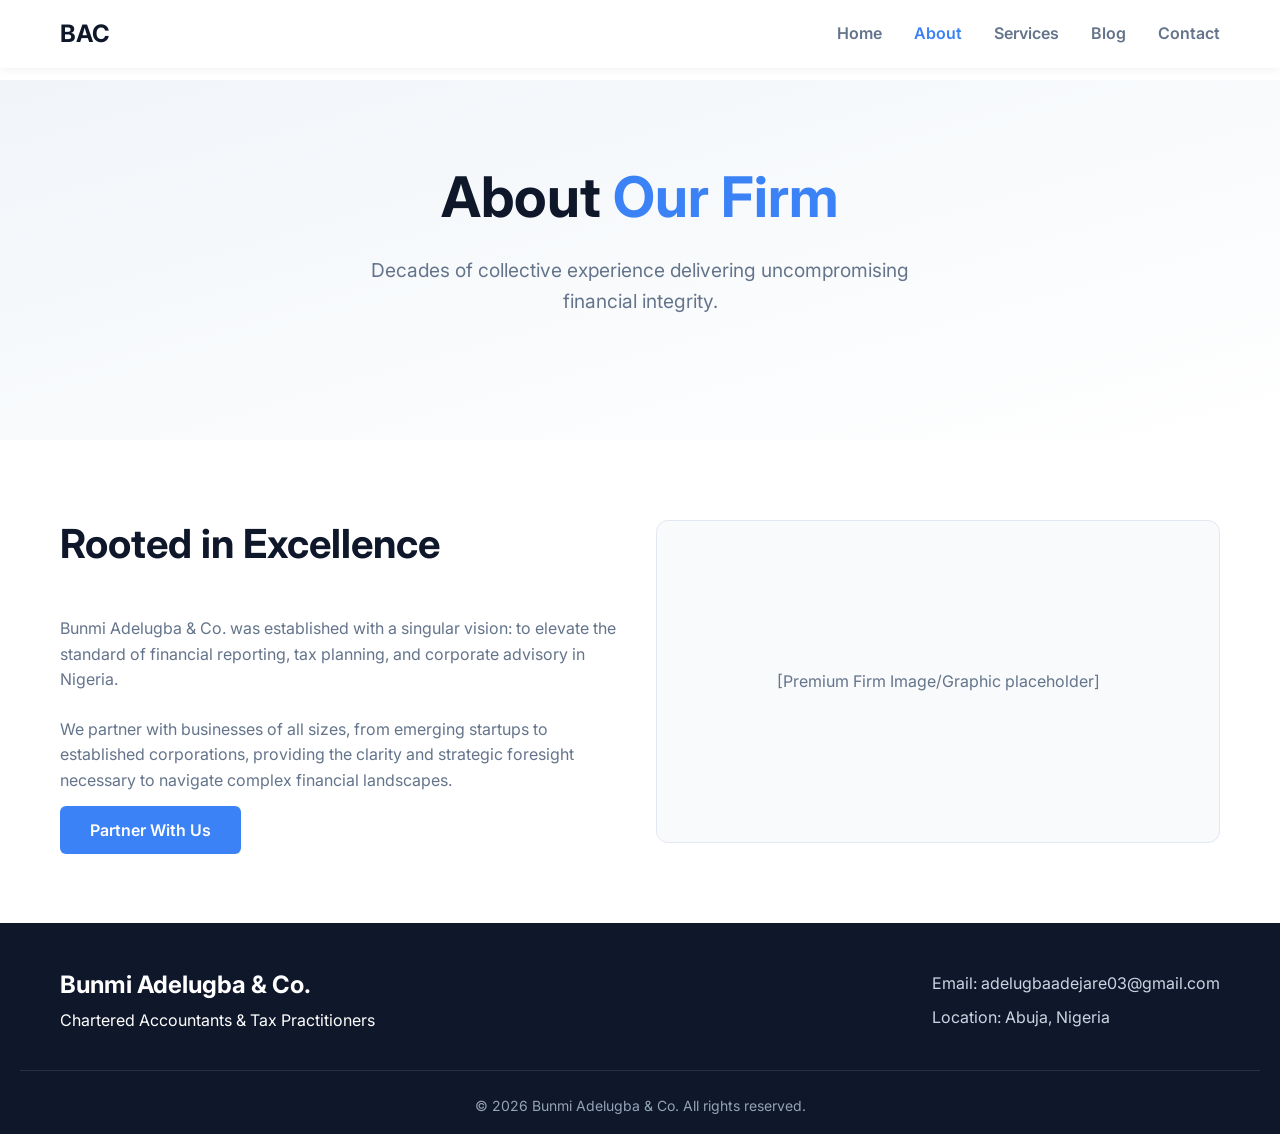
==== about.html @ 469fe3a1 "Mummy_website_revamped" ====
<!DOCTYPE html>
<html lang="en">
<head>
    <meta charset="UTF-8">
    <meta name="viewport" content="width=device-width, initial-scale=1.0">
    <title>About Us | Bunmi Adelugba & Co.</title>
    <link href="https://fonts.googleapis.com/css2?family=Inter:wght@300;400;600;700&display=swap" rel="stylesheet">
    <link rel="stylesheet" href="style.css">
</head>
<body>

    <nav class="navbar">
        <div class="nav-container">
            <a href="index.html" class="logo">
                <img src="bac logo.jpg" alt="BAC Logo" onerror="this.style.display='none'; this.insertAdjacentHTML('afterend', '<span>BAC</span>');">
            </a>
            <ul class="nav-links">
                <li><a href="index.html">Home</a></li>
                <li><a href="about.html" class="active">About</a></li>
                <li><a href="services.html">Services</a></li>
                <li><a href="blog.html">Blog</a></li>
                <li><a href="contact.html">Contact</a></li>
            </ul>
            <button class="hamburger" aria-label="Toggle navigation">
                <span></span><span></span><span></span>
            </button>
        </div>
    </nav>

    <header class="hero" style="min-height: 40vh; padding: 4rem 20px;">
        <div class="hero-content fade-in-up">
            <h1>About <span class="highlight-text">Our Firm</span></h1>
            <p>Decades of collective experience delivering uncompromising financial integrity.</p>
        </div>
    </header>

    <section class="philosophy">
        <div class="container fade-in-up">
            <div class="grid-2" style="align-items: center;">
                <div class="about-text">
                    <h2 class="section-title" style="text-align: left;">Rooted in Excellence</h2>
                    <p style="margin-bottom: 1.5rem; color: var(--text-light);">Bunmi Adelugba & Co. was established with a singular vision: to elevate the standard of financial reporting, tax planning, and corporate advisory in Nigeria.</p>
                    <p style="margin-bottom: 1.5rem; color: var(--text-light);">We partner with businesses of all sizes, from emerging startups to established corporations, providing the clarity and strategic foresight necessary to navigate complex financial landscapes.</p>
                    <a href="contact.html" class="btn btn-primary">Partner With Us</a>
                </div>
                <div class="about-image" style="background: var(--bg-light); border-radius: 12px; height: 100%; min-height: 300px; display: flex; align-items: center; justify-content: center; border: 1px solid #e2e8f0;">
                    <span style="color: var(--text-light);">[Premium Firm Image/Graphic placeholder]</span>
                </div>
            </div>
        </div>
    </section>

    <footer>
        <div class="container footer-content">
            <div class="footer-info">
                <h4>Bunmi Adelugba & Co.</h4>
                <p>Chartered Accountants & Tax Practitioners</p>
            </div>
            <div class="footer-contact">
                <p>Email: adelugbaadejare03@gmail.com</p>
                <p>Location: Abuja, Nigeria</p>
            </div>
        </div>
        <div class="footer-bottom">
            <p>&copy; 2026 Bunmi Adelugba & Co. All rights reserved.</p>
        </div>
    </footer>

    <script src="main.js"></script>
</body>
</html>
---- style.css ----
/* --- Base Variables & Reset --- */
:root {
    --primary-color: #0F172A; /* Deep Navy */
    --secondary-color: #3B82F6; /* Bright Blue */
    --accent-color: #F59E0B; /* Gold/Amber */
    --text-dark: #1E293B;
    --text-light: #64748B;
    --bg-light: #F8FAFC;
    --white: #FFFFFF;
    --transition: all 0.3s ease-in-out;
}

* {
    margin: 0;
    padding: 0;
    box-sizing: border-box;
}

body {
    font-family: 'Inter', sans-serif;
    color: var(--text-dark);
    line-height: 1.6;
    background-color: var(--white);
    overflow-x: hidden;
}

/* --- Typography & Utilities --- */
h1, h2, h3, h4 {
    font-weight: 700;
    line-height: 1.2;
}

a {
    text-decoration: none;
    color: inherit;
}

.container {
    max-width: 1200px;
    margin: 0 auto;
    padding: 0 20px;
}

.section-title {
    text-align: center;
    font-size: 2.5rem;
    margin-bottom: 3rem;
    color: var(--primary-color);
}

.bg-light {
    background-color: var(--bg-light);
}

.highlight-text {
    color: var(--secondary-color);
}

/* --- Navigation --- */
.navbar {
    background: var(--white);
    box-shadow: 0 2px 10px rgba(0, 0, 0, 0.05);
    position: fixed;
    width: 100%;
    top: 0;
    z-index: 1000;
}

.nav-container {
    display: flex;
    justify-content: space-between;
    align-items: center;
    max-width: 1200px;
    margin: 0 auto;
    padding: 15px 20px;
}

.logo img {
    height: 50px;
    object-fit: contain;
}

.logo span {
    font-size: 1.5rem;
    font-weight: 700;
    color: var(--primary-color);
}

.nav-links {
    display: flex;
    list-style: none;
    gap: 2rem;
}

.nav-links a {
    font-weight: 600;
    color: var(--text-light);
    transition: var(--transition);
}

.nav-links a:hover, .nav-links a.active {
    color: var(--secondary-color);
}

.hamburger {
    display: none;
    background: none;
    border: none;
    cursor: pointer;
    flex-direction: column;
    gap: 5px;
}

.hamburger span {
    display: block;
    width: 25px;
    height: 3px;
    background-color: var(--primary-color);
    transition: var(--transition);
}

/* --- Hero Section --- */
.hero {
    margin-top: 80px; /* Offset for navbar */
    padding: 6rem 20px;
    background: linear-gradient(to right bottom, #f1f5f9, #ffffff);
    text-align: center;
    display: flex;
    align-items: center;
    justify-content: center;
    min-height: 70vh;
}

.hero h1 {
    font-size: 3.5rem;
    margin-bottom: 1.5rem;
    color: var(--primary-color);
}

.hero p {
    font-size: 1.2rem;
    color: var(--text-light);
    max-width: 600px;
    margin: 0 auto 2.5rem;
}

.hero-buttons {
    display: flex;
    gap: 1rem;
    justify-content: center;
}

.btn {
    padding: 12px 28px;
    border-radius: 6px;
    font-weight: 600;
    transition: var(--transition);
    cursor: pointer;
    border: 2px solid transparent;
}

.btn-primary {
    background-color: var(--secondary-color);
    color: var(--white);
}

.btn-primary:hover {
    background-color: #2563eb;
    box-shadow: 0 4px 14px rgba(59, 130, 246, 0.4);
}

.btn-secondary {
    background-color: transparent;
    color: var(--primary-color);
    border-color: var(--primary-color);
}

.btn-secondary:hover {
    background-color: var(--primary-color);
    color: var(--white);
}

/* --- Trust Bar --- */
.trust-bar {
    background-color: var(--primary-color);
    color: var(--white);
    padding: 3rem 20px;
}

.stat-container {
    display: flex;
    justify-content: space-around;
    flex-wrap: wrap;
    max-width: 1000px;
    margin: 0 auto;
    gap: 2rem;
}

.stat-item {
    text-align: center;
}

.stat-item h2 {
    font-size: 3rem;
    color: var(--accent-color);
    margin-bottom: 0.5rem;
}

.stat-item p {
    font-weight: 300;
    letter-spacing: 1px;
    text-transform: uppercase;
    font-size: 0.9rem;
}

/* --- Grid Layouts & Cards --- */
.expertise, .philosophy {
    padding: 5rem 20px;
}

.grid-3 {
    display: grid;
    grid-template-columns: repeat(auto-fit, minmax(300px, 1fr));
    gap: 2rem;
}

.grid-2 {
    display: grid;
    grid-template-columns: repeat(auto-fit, minmax(400px, 1fr));
    gap: 2rem;
}

.service-card, .info-card {
    background: var(--white);
    padding: 2.5rem;
    border-radius: 12px;
    box-shadow: 0 4px 6px rgba(0,0,0,0.05);
    transition: var(--transition);
    border: 1px solid #e2e8f0;
}

.service-card:hover, .info-card:hover {
    transform: translateY(-10px);
    box-shadow: 0 15px 30px rgba(0,0,0,0.1);
    border-color: var(--secondary-color);
}

.card-icon {
    font-size: 2.5rem;
    margin-bottom: 1.5rem;
}

.service-card h3, .info-card h3 {
    font-size: 1.5rem;
    margin-bottom: 1rem;
    color: var(--primary-color);
}

/* --- Footer --- */
footer {
    background-color: var(--primary-color);
    color: var(--white);
    padding: 3rem 20px 1rem;
}

.footer-content {
    display: flex;
    justify-content: space-between;
    flex-wrap: wrap;
    gap: 2rem;
    margin-bottom: 2rem;
}

.footer-info h4 {
    font-size: 1.5rem;
    margin-bottom: 0.5rem;
}

.footer-contact p {
    color: #cbd5e1;
    margin-bottom: 0.5rem;
}

.footer-bottom {
    text-align: center;
    padding-top: 1.5rem;
    border-top: 1px solid rgba(255,255,255,0.1);
    color: #94a3b8;
    font-size: 0.875rem;
}

/* --- Animations & Utilities --- */
.fade-in-up {
    opacity: 0;
    transform: translateY(30px);
    transition: opacity 0.8s ease-out, transform 0.8s ease-out;
}

.fade-in-up.visible {
    opacity: 1;
    transform: translateY(0);
}

/* --- Media Queries --- */
@media (max-width: 768px) {
    .nav-links {
        display: none;
        flex-direction: column;
        position: absolute;
        top: 80px;
        left: 0;
        width: 100%;
        background: var(--white);
        padding: 2rem;
        box-shadow: 0 10px 15px rgba(0,0,0,0.05);
    }
    
    .nav-links.active {
        display: flex;
    }
    
    .hamburger {
        display: flex;
    }

    .hero h1 {
        font-size: 2.5rem;
    }

    .grid-2 {
        grid-template-columns: 1fr;
    }
}

/* --- Form Styles --- */
.form-group {
    margin-bottom: 1.5rem;
}

.form-group label {
    display: block;
    margin-bottom: 0.5rem;
    font-weight: 600;
    color: var(--primary-color);
    font-size: 0.9rem;
}

.form-group input,
.form-group select,
.form-group textarea {
    width: 100%;
    padding: 12px 15px;
    border: 1px solid #cbd5e1;
    border-radius: 6px;
    font-family: 'Inter', sans-serif;
    font-size: 1rem;
    color: var(--text-dark);
    transition: var(--transition);
    background-color: #f8fafc;
}

.form-group input:focus,
.form-group select:focus,
.form-group textarea:focus {
    outline: none;
    border-color: var(--secondary-color);
    box-shadow: 0 0 0 3px rgba(59, 130, 246, 0.1);
    background-color: var(--white);
}

.form-group textarea {
    resize: vertical;
}

/* Update your existing .hero class to include position: relative and overflow: hidden */
.hero {
    margin-top: 80px;
    padding: 6rem 20px;
    background: linear-gradient(to right bottom, #f1f5f9, #ffffff);
    text-align: center;
    display: flex;
    align-items: center;
    justify-content: center;
    min-height: 70vh;
    position: relative; /* Added */
    overflow: hidden;   /* Added */
}

/* Make sure the text stays above the canvas */
.hero-content {
    position: relative;
    z-index: 2;
    pointer-events: none; /* Lets mouse interactions pass through to the canvas */
}

/* Re-enable clicking on the buttons */
.hero-buttons {
    pointer-events: auto; 
}

/* Style the canvas */
#bg-canvas {
    position: absolute;
    top: 0;
    left: 0;
    width: 100%;
    height: 100%;
    z-index: 1;
}
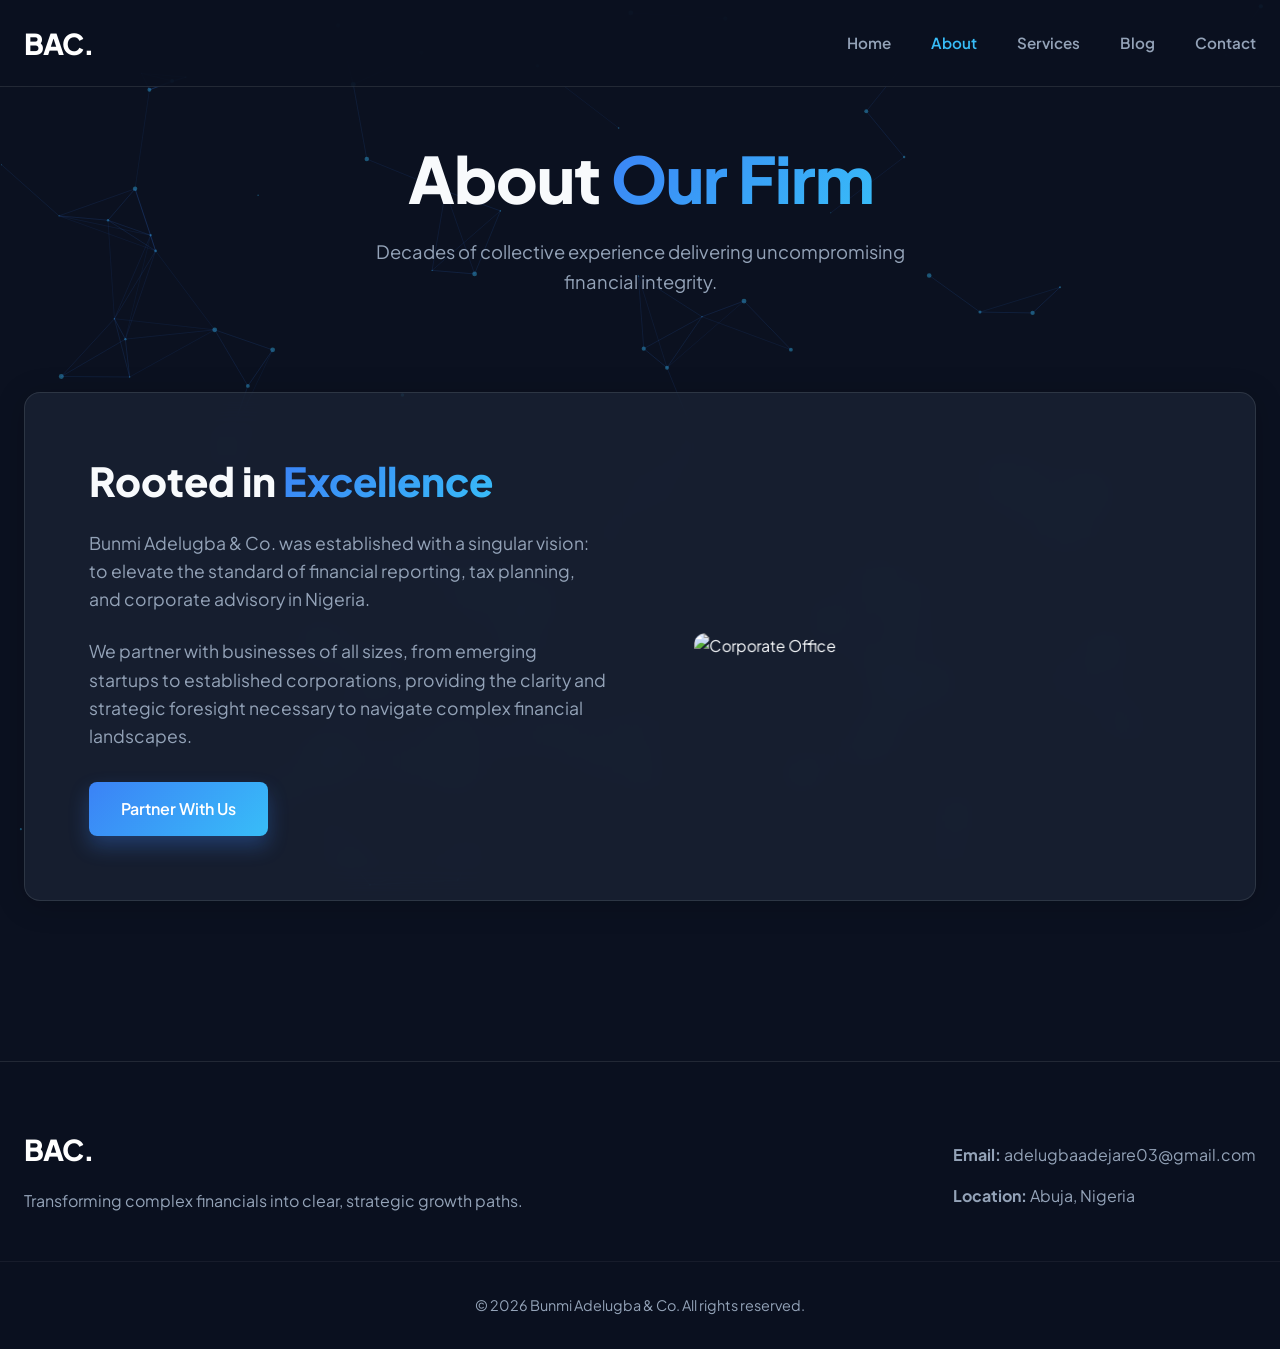
==== commit afe9e1ab: "website colo chaned to blue for aeshitecs" ====
--- a/about.html
+++ b/about.html
@@ -4,15 +4,17 @@
     <meta charset="UTF-8">
     <meta name="viewport" content="width=device-width, initial-scale=1.0">
     <title>About Us | Bunmi Adelugba & Co.</title>
-    <link href="https://fonts.googleapis.com/css2?family=Inter:wght@300;400;600;700&display=swap" rel="stylesheet">
+    <link href="https://fonts.googleapis.com/css2?family=Plus+Jakarta+Sans:wght@300;400;600;800&display=swap" rel="stylesheet">
     <link rel="stylesheet" href="style.css">
 </head>
 <body>
 
-    <nav class="navbar">
+    <canvas id="bg-canvas"></canvas>
+
+    <nav class="navbar glass-nav">
         <div class="nav-container">
             <a href="index.html" class="logo">
-                <img src="bac logo.jpg" alt="BAC Logo" onerror="this.style.display='none'; this.insertAdjacentHTML('afterend', '<span>BAC</span>');">
+                <span class="logo-text">BAC.</span>
             </a>
             <ul class="nav-links">
                 <li><a href="index.html">Home</a></li>
@@ -27,38 +29,40 @@
         </div>
     </nav>
 
-    <header class="hero" style="min-height: 40vh; padding: 4rem 20px;">
-        <div class="hero-content fade-in-up">
-            <h1>About <span class="highlight-text">Our Firm</span></h1>
-            <p>Decades of collective experience delivering uncompromising financial integrity.</p>
+    <header class="hero" style="min-height: 40vh; align-items: flex-end; padding-bottom: 4rem;">
+        <div class="container text-center reveal-up">
+            <h1 style="font-size: 4rem;">About <span class="gradient-text">Our Firm</span></h1>
+            <p style="margin: 0 auto; max-width: 600px;">Decades of collective experience delivering uncompromising financial integrity.</p>
         </div>
     </header>
 
-    <section class="philosophy">
-        <div class="container fade-in-up">
-            <div class="grid-2" style="align-items: center;">
-                <div class="about-text">
-                    <h2 class="section-title" style="text-align: left;">Rooted in Excellence</h2>
-                    <p style="margin-bottom: 1.5rem; color: var(--text-light);">Bunmi Adelugba & Co. was established with a singular vision: to elevate the standard of financial reporting, tax planning, and corporate advisory in Nigeria.</p>
-                    <p style="margin-bottom: 1.5rem; color: var(--text-light);">We partner with businesses of all sizes, from emerging startups to established corporations, providing the clarity and strategic foresight necessary to navigate complex financial landscapes.</p>
-                    <a href="contact.html" class="btn btn-primary">Partner With Us</a>
-                </div>
-                <div class="about-image" style="background: var(--bg-light); border-radius: 12px; height: 100%; min-height: 300px; display: flex; align-items: center; justify-content: center; border: 1px solid #e2e8f0;">
-                    <span style="color: var(--text-light);">[Premium Firm Image/Graphic placeholder]</span>
+    <section class="expertise" style="padding-top: 2rem;">
+        <div class="container reveal-up">
+            <div class="glass-panel" style="padding: 4rem;">
+                <div class="grid-2" style="align-items: center; gap: 4rem;">
+                    <div class="about-text">
+                        <h2 style="font-size: 2.5rem; margin-bottom: 1.5rem;">Rooted in <span class="gradient-text">Excellence</span></h2>
+                        <p style="color: var(--text-light); margin-bottom: 1.5rem; font-size: 1.1rem;">Bunmi Adelugba & Co. was established with a singular vision: to elevate the standard of financial reporting, tax planning, and corporate advisory in Nigeria.</p>
+                        <p style="color: var(--text-light); margin-bottom: 2rem; font-size: 1.1rem;">We partner with businesses of all sizes, from emerging startups to established corporations, providing the clarity and strategic foresight necessary to navigate complex financial landscapes.</p>
+                        <a href="contact.html" class="btn btn-primary magnetic" data-strength="15">Partner With Us</a>
+                    </div>
+                    <div class="image-wrapper hover-shine" style="border-radius: 12px; overflow: hidden;">
+                        <img src="https://images.unsplash.com/photo-1497366216548-37526070297c?ixlib=rb-4.0.3&auto=format&fit=crop&w=800&q=80" alt="Corporate Office">
+                    </div>
                 </div>
             </div>
         </div>
     </section>
 
-    <footer>
-        <div class="container footer-content">
+    <footer class="modern-footer">
+        <div class="container footer-content reveal-up">
             <div class="footer-info">
-                <h4>Bunmi Adelugba & Co.</h4>
-                <p>Chartered Accountants & Tax Practitioners</p>
+                <span class="logo-text">BAC.</span>
+                <p>Transforming complex financials into clear, strategic growth paths.</p>
             </div>
             <div class="footer-contact">
-                <p>Email: adelugbaadejare03@gmail.com</p>
-                <p>Location: Abuja, Nigeria</p>
+                <p><strong>Email:</strong> adelugbaadejare03@gmail.com</p>
+                <p><strong>Location:</strong> Abuja, Nigeria</p>
             </div>
         </div>
         <div class="footer-bottom">
--- a/style.css
+++ b/style.css
@@ -1,13 +1,18 @@
-/* --- Base Variables & Reset --- */
+/* =========================================
+   1. BASE VARIABLES & RESET
+   ========================================= */
 :root {
-    --primary-color: #0F172A; /* Deep Navy */
-    --secondary-color: #3B82F6; /* Bright Blue */
-    --accent-color: #F59E0B; /* Gold/Amber */
-    --text-dark: #1E293B;
-    --text-light: #64748B;
-    --bg-light: #F8FAFC;
+    --primary-color: #0B1120; /* Deep Obsidian */
+    --primary-light: #1E293B;
+    --secondary-color: #3B82F6; /* Tech Blue */
+    --accent-color: #38BDF8; /* Light Blue */
+    --gradient-brand: linear-gradient(135deg, #3B82F6 0%, #38BDF8 100%);
+    --text-dark: #F8FAFC; /* Light text for dark theme */
+    --text-light: #94A3B8;
     --white: #FFFFFF;
-    --transition: all 0.3s ease-in-out;
+    --glass-bg: rgba(30, 41, 59, 0.6);
+    --glass-border: rgba(255, 255, 255, 0.1);
+    --transition: all 0.4s cubic-bezier(0.25, 0.46, 0.45, 0.94);
 }
 
 * {
@@ -17,16 +22,29 @@
 }
 
 body {
-    font-family: 'Inter', sans-serif;
+    font-family: 'Plus Jakarta Sans', sans-serif;
     color: var(--text-dark);
     line-height: 1.6;
-    background-color: var(--white);
+    background-color: var(--primary-color);
     overflow-x: hidden;
 }
 
-/* --- Typography & Utilities --- */
+/* Background Canvas */
+#bg-canvas {
+    position: fixed;
+    top: 0;
+    left: 0;
+    width: 100%;
+    height: 100%;
+    z-index: -1;
+    pointer-events: none;
+}
+
+/* =========================================
+   2. TYPOGRAPHY & UTILITIES
+   ========================================= */
 h1, h2, h3, h4 {
-    font-weight: 700;
+    font-weight: 800;
     line-height: 1.2;
 }
 
@@ -36,70 +54,75 @@
 }
 
 .container {
-    max-width: 1200px;
+    max-width: 1280px;
     margin: 0 auto;
-    padding: 0 20px;
-}
-
-.section-title {
+    padding: 0 24px;
+}
+
+.text-center {
     text-align: center;
-    font-size: 2.5rem;
-    margin-bottom: 3rem;
-    color: var(--primary-color);
-}
-
-.bg-light {
-    background-color: var(--bg-light);
-}
-
-.highlight-text {
-    color: var(--secondary-color);
-}
-
-/* --- Navigation --- */
-.navbar {
-    background: var(--white);
-    box-shadow: 0 2px 10px rgba(0, 0, 0, 0.05);
+}
+
+.gradient-text {
+    background: var(--gradient-brand);
+    -webkit-background-clip: text;
+    -webkit-text-fill-color: transparent;
+}
+
+.glass-panel {
+    background: var(--glass-bg);
+    backdrop-filter: blur(16px);
+    -webkit-backdrop-filter: blur(16px);
+    border: 1px solid var(--glass-border);
+    border-radius: 16px;
+    box-shadow: 0 4px 30px rgba(0, 0, 0, 0.2);
+}
+
+/* =========================================
+   3. NAVIGATION
+   ========================================= */
+.glass-nav {
     position: fixed;
     width: 100%;
     top: 0;
     z-index: 1000;
+    background: rgba(11, 17, 32, 0.8);
+    backdrop-filter: blur(20px);
+    border-bottom: 1px solid var(--glass-border);
+    transition: var(--transition);
 }
 
 .nav-container {
     display: flex;
     justify-content: space-between;
     align-items: center;
-    max-width: 1200px;
+    padding: 20px 24px;
+    max-width: 1280px;
     margin: 0 auto;
-    padding: 15px 20px;
-}
-
-.logo img {
-    height: 50px;
-    object-fit: contain;
-}
-
-.logo span {
-    font-size: 1.5rem;
-    font-weight: 700;
-    color: var(--primary-color);
+}
+
+.logo-text {
+    font-size: 1.8rem;
+    font-weight: 800;
+    color: var(--white);
+    letter-spacing: -1px;
 }
 
 .nav-links {
     display: flex;
     list-style: none;
-    gap: 2rem;
+    gap: 2.5rem;
 }
 
 .nav-links a {
     font-weight: 600;
     color: var(--text-light);
     transition: var(--transition);
+    font-size: 0.95rem;
 }
 
 .nav-links a:hover, .nav-links a.active {
-    color: var(--secondary-color);
+    color: var(--accent-color);
 }
 
 .hamburger {
@@ -108,95 +131,176 @@
     border: none;
     cursor: pointer;
     flex-direction: column;
-    gap: 5px;
+    gap: 6px;
+    z-index: 1001;
 }
 
 .hamburger span {
     display: block;
-    width: 25px;
+    width: 28px;
     height: 3px;
-    background-color: var(--primary-color);
+    background-color: var(--white);
     transition: var(--transition);
-}
-
-/* --- Hero Section --- */
+    border-radius: 3px;
+}
+
+/* =========================================
+   4. HERO SECTION & BUTTONS
+   ========================================= */
 .hero {
-    margin-top: 80px; /* Offset for navbar */
-    padding: 6rem 20px;
-    background: linear-gradient(to right bottom, #f1f5f9, #ffffff);
-    text-align: center;
+    min-height: 100vh;
     display: flex;
     align-items: center;
-    justify-content: center;
-    min-height: 70vh;
-}
-
-.hero h1 {
-    font-size: 3.5rem;
-    margin-bottom: 1.5rem;
-    color: var(--primary-color);
-}
-
-.hero p {
-    font-size: 1.2rem;
-    color: var(--text-light);
-    max-width: 600px;
-    margin: 0 auto 2.5rem;
+    padding-top: 80px;
+    position: relative;
+}
+
+.hero-grid {
+    display: grid;
+    grid-template-columns: 1fr 1fr;
+    gap: 4rem;
+    align-items: center;
+}
+
+.hero-content {
+    position: relative;
+    z-index: 2;
+    pointer-events: none;
 }
 
 .hero-buttons {
     display: flex;
-    gap: 1rem;
-    justify-content: center;
+    gap: 1.5rem;
+    pointer-events: auto; 
+}
+
+.badge {
+    display: inline-block;
+    padding: 8px 16px;
+    background: rgba(59, 130, 246, 0.1);
+    color: var(--accent-color);
+    border-radius: 50px;
+    font-size: 0.85rem;
+    font-weight: 600;
+    margin-bottom: 1.5rem;
+    border: 1px solid rgba(59, 130, 246, 0.2);
+}
+
+.hero h1 {
+    font-size: clamp(2.5rem, 5vw, 4.5rem);
+    line-height: 1.1;
+    margin-bottom: 1.5rem;
+    letter-spacing: -1px;
+}
+
+.hero p {
+    font-size: 1.15rem;
+    color: var(--text-light);
+    margin-bottom: 2.5rem;
+    max-width: 90%;
 }
 
 .btn {
-    padding: 12px 28px;
-    border-radius: 6px;
+    display: inline-flex;
+    padding: 14px 32px;
+    border-radius: 8px;
     font-weight: 600;
     transition: var(--transition);
     cursor: pointer;
-    border: 2px solid transparent;
+    position: relative;
+    overflow: hidden;
+    justify-content: center;
 }
 
 .btn-primary {
-    background-color: var(--secondary-color);
+    background: var(--gradient-brand);
     color: var(--white);
+    border: none;
+    box-shadow: 0 10px 20px rgba(59, 130, 246, 0.3);
 }
 
 .btn-primary:hover {
-    background-color: #2563eb;
-    box-shadow: 0 4px 14px rgba(59, 130, 246, 0.4);
+    box-shadow: 0 15px 25px rgba(59, 130, 246, 0.5);
+    transform: translateY(-2px);
 }
 
 .btn-secondary {
-    background-color: transparent;
-    color: var(--primary-color);
-    border-color: var(--primary-color);
+    background: transparent;
+    color: var(--white);
+    border: 1px solid var(--glass-border);
+    backdrop-filter: blur(10px);
 }
 
 .btn-secondary:hover {
-    background-color: var(--primary-color);
-    color: var(--white);
-}
-
-/* --- Trust Bar --- */
+    background: rgba(255,255,255,0.05);
+}
+
+/* =========================================
+   5. HERO VISUALS & BADGES
+   ========================================= */
+.image-wrapper {
+    position: relative;
+    padding: 1rem;
+    transform: perspective(1000px) rotateY(-5deg);
+    transition: transform 0.5s ease;
+}
+
+.image-wrapper img {
+    width: 100%;
+    border-radius: 12px;
+    display: block;
+}
+
+.floating-badge {
+    position: absolute;
+    bottom: -20px;
+    left: -20px;
+    padding: 1.5rem;
+    text-align: center;
+}
+
+.floating-badge .counter {
+    font-size: 2.5rem;
+    font-weight: 800;
+    color: var(--accent-color);
+}
+
+.floating-badge small {
+    display: block;
+    color: var(--text-light);
+    font-size: 0.8rem;
+    text-transform: uppercase;
+    letter-spacing: 1px;
+}
+
+@keyframes float {
+    0% { transform: translateY(0px); }
+    50% { transform: translateY(-15px); }
+    100% { transform: translateY(0px); }
+}
+.floating-anim {
+    animation: float 6s ease-in-out infinite;
+}
+
+/* =========================================
+   6. LAYOUT GRIDS & CARDS
+   ========================================= */
 .trust-bar {
-    background-color: var(--primary-color);
-    color: var(--white);
-    padding: 3rem 20px;
+    padding: 2rem 0;
+    margin-top: -3rem;
+    position: relative;
+    z-index: 10;
 }
 
 .stat-container {
     display: flex;
-    justify-content: space-around;
-    flex-wrap: wrap;
-    max-width: 1000px;
-    margin: 0 auto;
+    justify-content: space-between;
     gap: 2rem;
 }
 
 .stat-item {
+    flex: 1;
+    padding: 2rem;
     text-align: center;
 }
 
@@ -206,61 +310,146 @@
     margin-bottom: 0.5rem;
 }
 
-.stat-item p {
-    font-weight: 300;
-    letter-spacing: 1px;
-    text-transform: uppercase;
-    font-size: 0.9rem;
-}
-
-/* --- Grid Layouts & Cards --- */
-.expertise, .philosophy {
-    padding: 5rem 20px;
+.expertise {
+    padding: 6rem 0;
 }
 
 .grid-3 {
     display: grid;
-    grid-template-columns: repeat(auto-fit, minmax(300px, 1fr));
-    gap: 2rem;
+    grid-template-columns: repeat(auto-fit, minmax(320px, 1fr));
+    gap: 2.5rem;
 }
 
 .grid-2 {
     display: grid;
     grid-template-columns: repeat(auto-fit, minmax(400px, 1fr));
-    gap: 2rem;
-}
-
-.service-card, .info-card {
-    background: var(--white);
-    padding: 2.5rem;
-    border-radius: 12px;
-    box-shadow: 0 4px 6px rgba(0,0,0,0.05);
-    transition: var(--transition);
-    border: 1px solid #e2e8f0;
-}
-
-.service-card:hover, .info-card:hover {
-    transform: translateY(-10px);
-    box-shadow: 0 15px 30px rgba(0,0,0,0.1);
-    border-color: var(--secondary-color);
-}
-
-.card-icon {
-    font-size: 2.5rem;
-    margin-bottom: 1.5rem;
-}
-
-.service-card h3, .info-card h3 {
+    gap: 2.5rem;
+}
+
+.glass-card {
+    background: var(--glass-bg);
+    border: 1px solid var(--glass-border);
+    border-radius: 16px;
+    overflow: hidden;
+    position: relative;
+    transition: transform 0.5s cubic-bezier(0.175, 0.885, 0.32, 1.275);
+}
+
+.card-img {
+    width: 100%;
+    height: 220px;
+    object-fit: cover;
+    border-bottom: 1px solid var(--glass-border);
+    transition: transform 0.7s ease;
+}
+
+.glass-card:hover {
+    transform: translateY(-15px);
+    border-color: rgba(56, 189, 248, 0.4);
+}
+
+.glass-card:hover .card-img {
+    transform: scale(1.05);
+}
+
+.card-content {
+    padding: 2rem;
+}
+
+.card-content h3 {
     font-size: 1.5rem;
     margin-bottom: 1rem;
-    color: var(--primary-color);
-}
-
-/* --- Footer --- */
-footer {
-    background-color: var(--primary-color);
+}
+
+.card-content p {
+    color: var(--text-light);
+    margin-bottom: 1.5rem;
+}
+
+.read-more {
+    color: var(--accent-color);
+    font-weight: 600;
+    font-size: 0.9rem;
+    transition: var(--transition);
+}
+
+.hover-shine::before {
+    content: '';
+    position: absolute;
+    top: 0;
+    left: -100%;
+    width: 50%;
+    height: 100%;
+    background: linear-gradient(to right, rgba(255,255,255,0) 0%, rgba(255,255,255,0.1) 50%, rgba(255,255,255,0) 100%);
+    transform: skewX(-25deg);
+    transition: all 0.75s ease;
+    z-index: 10;
+    pointer-events: none;
+}
+.hover-shine:hover::before {
+    left: 200%;
+}
+
+/* =========================================
+   7. GLASSMORPHIC FORMS
+   ========================================= */
+.form-group {
+    margin-bottom: 1.5rem;
+}
+
+.form-group label {
     color: var(--white);
-    padding: 3rem 20px 1rem;
+    font-weight: 600;
+    margin-bottom: 0.5rem;
+    display: block;
+    font-size: 0.9rem;
+}
+
+.form-group input,
+.form-group select,
+.form-group textarea {
+    width: 100%;
+    padding: 14px 16px;
+    background: rgba(255, 255, 255, 0.05);
+    border: 1px solid var(--glass-border);
+    border-radius: 8px;
+    font-family: 'Plus Jakarta Sans', sans-serif;
+    font-size: 1rem;
+    color: var(--white);
+    transition: var(--transition);
+}
+
+.form-group input::placeholder,
+.form-group textarea::placeholder {
+    color: rgba(255, 255, 255, 0.3);
+}
+
+.form-group input:focus,
+.form-group select:focus,
+.form-group textarea:focus {
+    outline: none;
+    border-color: var(--accent-color);
+    background: rgba(255, 255, 255, 0.1);
+    box-shadow: 0 0 0 3px rgba(56, 189, 248, 0.15);
+}
+
+.form-group select option {
+    background: var(--primary-color);
+    color: var(--white);
+}
+
+.form-group textarea {
+    resize: vertical;
+}
+
+/* =========================================
+   8. FOOTER
+   ========================================= */
+.modern-footer {
+    background: rgba(11, 17, 32, 0.9);
+    border-top: 1px solid var(--glass-border);
+    padding: 4rem 0 2rem;
+    margin-top: 4rem;
 }
 
 .footer-content {
@@ -268,142 +457,99 @@
     justify-content: space-between;
     flex-wrap: wrap;
     gap: 2rem;
-    margin-bottom: 2rem;
-}
-
-.footer-info h4 {
-    font-size: 1.5rem;
-    margin-bottom: 0.5rem;
-}
-
-.footer-contact p {
-    color: #cbd5e1;
-    margin-bottom: 0.5rem;
+    margin-bottom: 3rem;
+}
+
+.footer-info p, .footer-contact p {
+    color: var(--text-light);
+    margin-top: 1rem;
 }
 
 .footer-bottom {
     text-align: center;
-    padding-top: 1.5rem;
-    border-top: 1px solid rgba(255,255,255,0.1);
-    color: #94a3b8;
-    font-size: 0.875rem;
-}
-
-/* --- Animations & Utilities --- */
-.fade-in-up {
+    border-top: 1px solid rgba(255,255,255,0.05);
+    padding-top: 2rem;
+    color: var(--text-light);
+    font-size: 0.9rem;
+}
+
+/* =========================================
+   9. JS ANIMATION CLASSES
+   ========================================= */
+.reveal-up {
+    opacity: 0;
+    transform: translateY(40px);
+    transition: all 1s cubic-bezier(0.165, 0.84, 0.44, 1);
+}
+.reveal-up.active {
+    opacity: 1;
+    transform: translateY(0);
+}
+
+.reveal-scale {
+    opacity: 0;
+    transform: scale(0.9);
+    transition: all 1s cubic-bezier(0.165, 0.84, 0.44, 1);
+}
+.reveal-scale.active {
+    opacity: 1;
+    transform: scale(1);
+}
+
+.stagger-element {
     opacity: 0;
     transform: translateY(30px);
-    transition: opacity 0.8s ease-out, transform 0.8s ease-out;
-}
-
-.fade-in-up.visible {
+    transition: all 0.8s cubic-bezier(0.165, 0.84, 0.44, 1);
+}
+.stagger-element.active {
     opacity: 1;
     transform: translateY(0);
 }
 
-/* --- Media Queries --- */
+/* =========================================
+   10. MEDIA QUERIES (RESPONSIVE)
+   ========================================= */
+@media (max-width: 992px) {
+    .hero-grid {
+        grid-template-columns: 1fr;
+        text-align: center;
+        gap: 3rem;
+    }
+    .hero h1 { font-size: 3rem; }
+    .hero p { margin: 0 auto 2.5rem; }
+    .hero-buttons { justify-content: center; }
+    .stat-container { flex-direction: column; }
+    .floating-badge { right: -10px; left: auto; }
+}
+
 @media (max-width: 768px) {
+    .hamburger {
+        display: flex;
+    }
+    
     .nav-links {
         display: none;
         flex-direction: column;
         position: absolute;
-        top: 80px;
+        top: 70px;
         left: 0;
         width: 100%;
-        background: var(--white);
+        background: rgba(11, 17, 32, 0.95);
+        backdrop-filter: blur(20px);
         padding: 2rem;
-        box-shadow: 0 10px 15px rgba(0,0,0,0.05);
+        border-bottom: 1px solid var(--glass-border);
+        text-align: center;
     }
     
     .nav-links.active {
         display: flex;
     }
-    
-    .hamburger {
-        display: flex;
-    }
-
-    .hero h1 {
-        font-size: 2.5rem;
-    }
 
     .grid-2 {
         grid-template-columns: 1fr;
     }
-}
-
-/* --- Form Styles --- */
-.form-group {
-    margin-bottom: 1.5rem;
-}
-
-.form-group label {
-    display: block;
-    margin-bottom: 0.5rem;
-    font-weight: 600;
-    color: var(--primary-color);
-    font-size: 0.9rem;
-}
-
-.form-group input,
-.form-group select,
-.form-group textarea {
-    width: 100%;
-    padding: 12px 15px;
-    border: 1px solid #cbd5e1;
-    border-radius: 6px;
-    font-family: 'Inter', sans-serif;
-    font-size: 1rem;
-    color: var(--text-dark);
-    transition: var(--transition);
-    background-color: #f8fafc;
-}
-
-.form-group input:focus,
-.form-group select:focus,
-.form-group textarea:focus {
-    outline: none;
-    border-color: var(--secondary-color);
-    box-shadow: 0 0 0 3px rgba(59, 130, 246, 0.1);
-    background-color: var(--white);
-}
-
-.form-group textarea {
-    resize: vertical;
-}
-
-/* Update your existing .hero class to include position: relative and overflow: hidden */
-.hero {
-    margin-top: 80px;
-    padding: 6rem 20px;
-    background: linear-gradient(to right bottom, #f1f5f9, #ffffff);
-    text-align: center;
-    display: flex;
-    align-items: center;
-    justify-content: center;
-    min-height: 70vh;
-    position: relative; /* Added */
-    overflow: hidden;   /* Added */
-}
-
-/* Make sure the text stays above the canvas */
-.hero-content {
-    position: relative;
-    z-index: 2;
-    pointer-events: none; /* Lets mouse interactions pass through to the canvas */
-}
-
-/* Re-enable clicking on the buttons */
-.hero-buttons {
-    pointer-events: auto; 
-}
-
-/* Style the canvas */
-#bg-canvas {
-    position: absolute;
-    top: 0;
-    left: 0;
-    width: 100%;
-    height: 100%;
-    z-index: 1;
+    
+    .hero {
+        padding-top: 120px;
+    }
 }
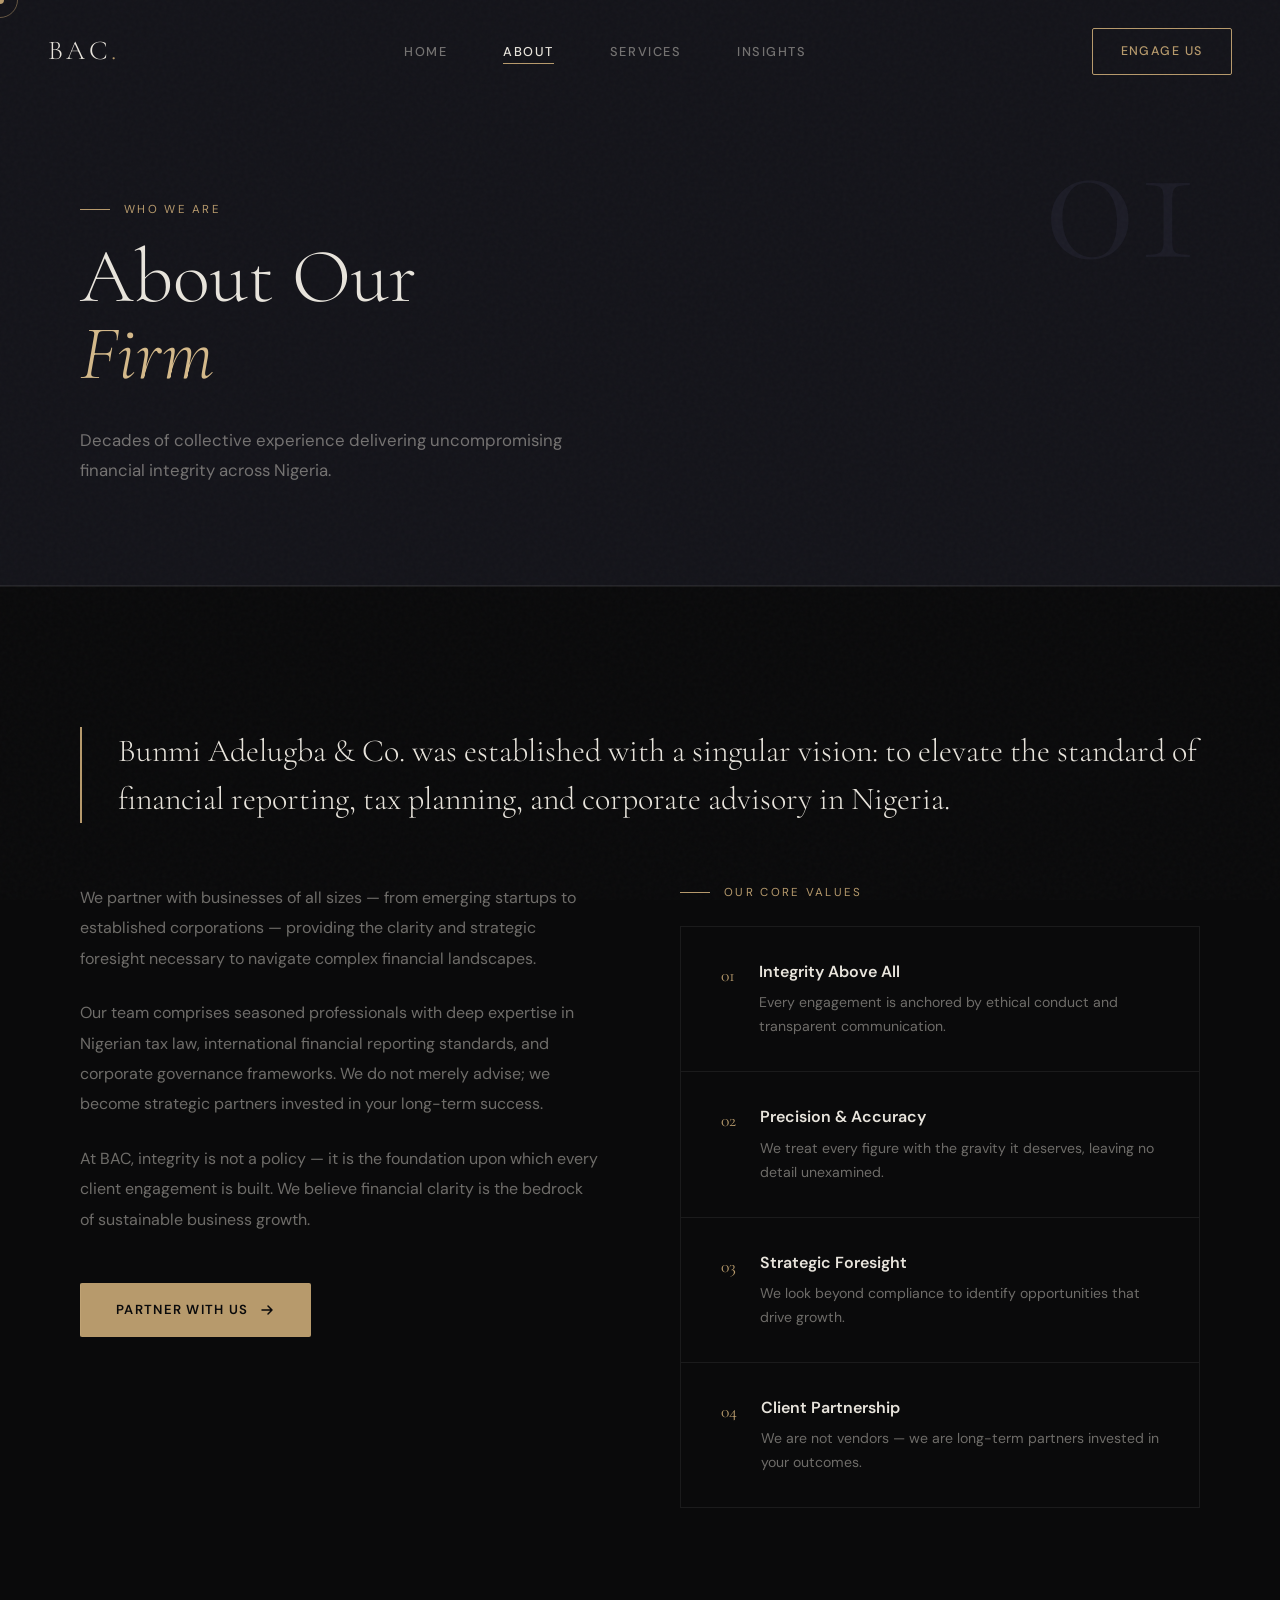
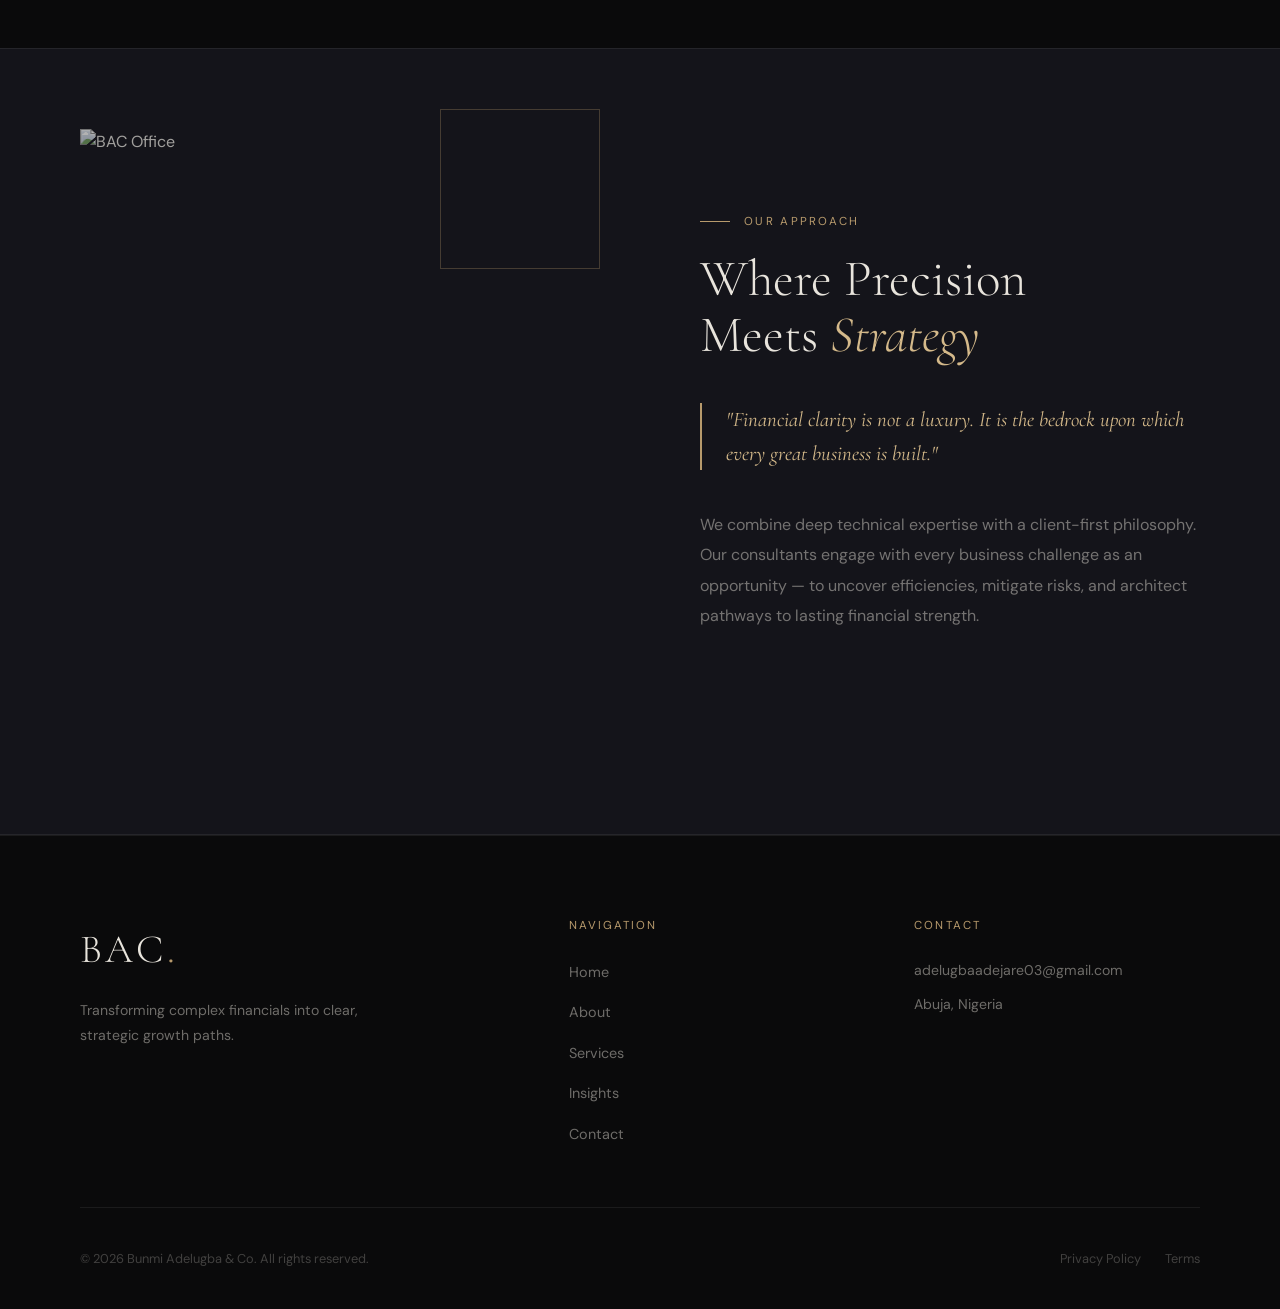
==== commit 9d39635b: "old_fashioned_update" ====
--- a/about.html
+++ b/about.html
@@ -1,75 +1,174 @@
 <!DOCTYPE html>
 <html lang="en">
 <head>
-    <meta charset="UTF-8">
-    <meta name="viewport" content="width=device-width, initial-scale=1.0">
-    <title>About Us | Bunmi Adelugba & Co.</title>
-    <link href="https://fonts.googleapis.com/css2?family=Plus+Jakarta+Sans:wght@300;400;600;800&display=swap" rel="stylesheet">
-    <link rel="stylesheet" href="style.css">
+  <meta charset="UTF-8">
+  <meta name="viewport" content="width=device-width, initial-scale=1.0">
+  <title>About Us | Bunmi Adelugba & Co.</title>
+  <link href="https://fonts.googleapis.com/css2?family=Cormorant+Garamond:ital,wght@0,300;0,400;0,600;1,300;1,400&family=DM+Sans:wght@300;400;500;600&display=swap" rel="stylesheet">
+  <link rel="stylesheet" href="style.css">
 </head>
 <body>
 
-    <canvas id="bg-canvas"></canvas>
+  <div class="cursor-dot"></div>
+  <div class="cursor-ring"></div>
 
-    <nav class="navbar glass-nav">
-        <div class="nav-container">
-            <a href="index.html" class="logo">
-                <span class="logo-text">BAC.</span>
+  <nav class="site-nav">
+    <div class="nav-inner">
+      <a href="index.html" class="nav-logo">BAC<span>.</span></a>
+      <ul class="nav-menu">
+        <li><a href="index.html">Home</a></li>
+        <li><a href="about.html" class="active">About</a></li>
+        <li><a href="services.html">Services</a></li>
+        <li><a href="blog.html">Insights</a></li>
+      </ul>
+      <a href="contact.html" class="nav-cta">Engage Us</a>
+      <button class="hamburger" aria-label="Menu">
+        <span></span><span></span><span></span>
+      </button>
+    </div>
+  </nav>
+
+  <div class="nav-mobile-overlay">
+    <a href="index.html">Home</a>
+    <a href="about.html" class="active">About</a>
+    <a href="services.html">Services</a>
+    <a href="blog.html">Insights</a>
+    <a href="contact.html">Contact</a>
+  </div>
+
+  <!-- Page Hero -->
+  <div style="position:relative; background: var(--surface); border-bottom: 1px solid var(--border);">
+    <div class="page-hero">
+      <div class="page-hero-num">01</div>
+      <div class="section-label reveal">
+        <div class="section-label-line"></div>
+        <span class="section-label-text">Who We Are</span>
+      </div>
+      <h1 class="page-hero-title reveal" data-delay="2">About Our<br><em>Firm</em></h1>
+      <p class="page-hero-sub reveal" data-delay="3">
+        Decades of collective experience delivering uncompromising financial integrity across Nigeria.
+      </p>
+    </div>
+  </div>
+
+  <div class="page-divider"></div>
+
+  <!-- Main Content -->
+  <section class="section">
+    <div class="about-content">
+
+      <p class="about-lead reveal">
+        Bunmi Adelugba & Co. was established with a singular vision: to elevate the standard of financial reporting, tax planning, and corporate advisory in Nigeria.
+      </p>
+
+      <div class="about-grid">
+        <div class="about-text-block">
+          <p class="reveal">We partner with businesses of all sizes — from emerging startups to established corporations — providing the clarity and strategic foresight necessary to navigate complex financial landscapes.</p>
+          <p class="reveal" data-delay="2">Our team comprises seasoned professionals with deep expertise in Nigerian tax law, international financial reporting standards, and corporate governance frameworks. We do not merely advise; we become strategic partners invested in your long-term success.</p>
+          <p class="reveal" data-delay="3">At BAC, integrity is not a policy — it is the foundation upon which every client engagement is built. We believe financial clarity is the bedrock of sustainable business growth.</p>
+
+          <div style="margin-top: 3rem;">
+            <a href="contact.html" class="btn-primary-gold reveal" data-delay="4">
+              <span>Partner With Us</span>
+              <svg width="16" height="16" viewBox="0 0 16 16" fill="none"><path d="M3 8h10M9 4l4 4-4 4" stroke="currentColor" stroke-width="1.5" stroke-linecap="round" stroke-linejoin="round"/></svg>
             </a>
-            <ul class="nav-links">
-                <li><a href="index.html">Home</a></li>
-                <li><a href="about.html" class="active">About</a></li>
-                <li><a href="services.html">Services</a></li>
-                <li><a href="blog.html">Blog</a></li>
-                <li><a href="contact.html">Contact</a></li>
-            </ul>
-            <button class="hamburger" aria-label="Toggle navigation">
-                <span></span><span></span><span></span>
-            </button>
+          </div>
         </div>
-    </nav>
 
-    <header class="hero" style="min-height: 40vh; align-items: flex-end; padding-bottom: 4rem;">
-        <div class="container text-center reveal-up">
-            <h1 style="font-size: 4rem;">About <span class="gradient-text">Our Firm</span></h1>
-            <p style="margin: 0 auto; max-width: 600px;">Decades of collective experience delivering uncompromising financial integrity.</p>
+        <div>
+          <div class="section-label reveal" style="margin-bottom:24px;">
+            <div class="section-label-line"></div>
+            <span class="section-label-text">Our Core Values</span>
+          </div>
+          <ul class="values-list reveal" data-delay="2">
+            <li class="value-item">
+              <span class="value-num">01</span>
+              <div>
+                <div class="value-title">Integrity Above All</div>
+                <div class="value-desc">Every engagement is anchored by ethical conduct and transparent communication.</div>
+              </div>
+            </li>
+            <li class="value-item">
+              <span class="value-num">02</span>
+              <div>
+                <div class="value-title">Precision & Accuracy</div>
+                <div class="value-desc">We treat every figure with the gravity it deserves, leaving no detail unexamined.</div>
+              </div>
+            </li>
+            <li class="value-item">
+              <span class="value-num">03</span>
+              <div>
+                <div class="value-title">Strategic Foresight</div>
+                <div class="value-desc">We look beyond compliance to identify opportunities that drive growth.</div>
+              </div>
+            </li>
+            <li class="value-item">
+              <span class="value-num">04</span>
+              <div>
+                <div class="value-title">Client Partnership</div>
+                <div class="value-desc">We are not vendors — we are long-term partners invested in your outcomes.</div>
+              </div>
+            </li>
+          </ul>
         </div>
-    </header>
+      </div>
 
-    <section class="expertise" style="padding-top: 2rem;">
-        <div class="container reveal-up">
-            <div class="glass-panel" style="padding: 4rem;">
-                <div class="grid-2" style="align-items: center; gap: 4rem;">
-                    <div class="about-text">
-                        <h2 style="font-size: 2.5rem; margin-bottom: 1.5rem;">Rooted in <span class="gradient-text">Excellence</span></h2>
-                        <p style="color: var(--text-light); margin-bottom: 1.5rem; font-size: 1.1rem;">Bunmi Adelugba & Co. was established with a singular vision: to elevate the standard of financial reporting, tax planning, and corporate advisory in Nigeria.</p>
-                        <p style="color: var(--text-light); margin-bottom: 2rem; font-size: 1.1rem;">We partner with businesses of all sizes, from emerging startups to established corporations, providing the clarity and strategic foresight necessary to navigate complex financial landscapes.</p>
-                        <a href="contact.html" class="btn btn-primary magnetic" data-strength="15">Partner With Us</a>
-                    </div>
-                    <div class="image-wrapper hover-shine" style="border-radius: 12px; overflow: hidden;">
-                        <img src="https://images.unsplash.com/photo-1497366216548-37526070297c?ixlib=rb-4.0.3&auto=format&fit=crop&w=800&q=80" alt="Corporate Office">
-                    </div>
-                </div>
-            </div>
+    </div>
+  </section>
+
+  <!-- Image Feature -->
+  <div class="about-strip" style="padding: 80px 0;">
+    <div class="about-strip-inner">
+      <div class="about-image-wrap reveal-left">
+        <img src="https://images.unsplash.com/photo-1497366216548-37526070297c?ixlib=rb-4.0.3&auto=format&fit=crop&w=800&q=80" alt="BAC Office">
+        <div class="about-image-accent"></div>
+      </div>
+      <div>
+        <div class="section-label reveal">
+          <div class="section-label-line"></div>
+          <span class="section-label-text">Our Approach</span>
         </div>
-    </section>
+        <h2 class="section-title reveal" data-delay="2" style="margin: 20px 0 24px;">Where Precision<br>Meets <em>Strategy</em></h2>
+        <blockquote class="about-quote reveal" data-delay="3">
+          "Financial clarity is not a luxury. It is the bedrock upon which every great business is built."
+        </blockquote>
+        <p class="about-body reveal" data-delay="4">
+          We combine deep technical expertise with a client-first philosophy. Our consultants engage with every business challenge as an opportunity — to uncover efficiencies, mitigate risks, and architect pathways to lasting financial strength.
+        </p>
+      </div>
+    </div>
+  </div>
 
-    <footer class="modern-footer">
-        <div class="container footer-content reveal-up">
-            <div class="footer-info">
-                <span class="logo-text">BAC.</span>
-                <p>Transforming complex financials into clear, strategic growth paths.</p>
-            </div>
-            <div class="footer-contact">
-                <p><strong>Email:</strong> adelugbaadejare03@gmail.com</p>
-                <p><strong>Location:</strong> Abuja, Nigeria</p>
-            </div>
+  <footer class="site-footer">
+    <div class="footer-inner">
+      <div class="footer-top">
+        <div>
+          <div class="footer-brand-name">BAC<span>.</span></div>
+          <p class="footer-tagline">Transforming complex financials into clear, strategic growth paths.</p>
         </div>
-        <div class="footer-bottom">
-            <p>&copy; 2026 Bunmi Adelugba & Co. All rights reserved.</p>
+        <div>
+          <div class="footer-col-title">Navigation</div>
+          <ul class="footer-links">
+            <li><a href="index.html">Home</a></li>
+            <li><a href="about.html">About</a></li>
+            <li><a href="services.html">Services</a></li>
+            <li><a href="blog.html">Insights</a></li>
+            <li><a href="contact.html">Contact</a></li>
+          </ul>
         </div>
-    </footer>
+        <div>
+          <div class="footer-col-title">Contact</div>
+          <p class="footer-contact-item">adelugbaadejare03@gmail.com</p>
+          <p class="footer-contact-item">Abuja, Nigeria</p>
+        </div>
+      </div>
+      <div class="footer-bottom">
+        <p class="footer-copy">&copy; 2026 Bunmi Adelugba & Co. All rights reserved.</p>
+        <div class="footer-legal"><a href="#">Privacy Policy</a><a href="#">Terms</a></div>
+      </div>
+    </div>
+  </footer>
 
-    <script src="main.js"></script>
+  <script src="main.js"></script>
 </body>
 </html>
--- a/style.css
+++ b/style.css
@@ -1,555 +1,1318 @@
 /* =========================================
-   1. BASE VARIABLES & RESET
+   BAC. — Premium Financial Firm
+   Redesign: Luxury Editorial Dark
+   ========================================= */
+
+@import url('https://fonts.googleapis.com/css2?family=Cormorant+Garamond:ital,wght@0,300;0,400;0,600;1,300;1,400&family=DM+Sans:wght@300;400;500;600&display=swap');
+
+/* =========================================
+   1. DESIGN TOKENS
    ========================================= */
 :root {
-    --primary-color: #0B1120; /* Deep Obsidian */
-    --primary-light: #1E293B;
-    --secondary-color: #3B82F6; /* Tech Blue */
-    --accent-color: #38BDF8; /* Light Blue */
-    --gradient-brand: linear-gradient(135deg, #3B82F6 0%, #38BDF8 100%);
-    --text-dark: #F8FAFC; /* Light text for dark theme */
-    --text-light: #94A3B8;
-    --white: #FFFFFF;
-    --glass-bg: rgba(30, 41, 59, 0.6);
-    --glass-border: rgba(255, 255, 255, 0.1);
-    --transition: all 0.4s cubic-bezier(0.25, 0.46, 0.45, 0.94);
-}
-
-* {
-    margin: 0;
-    padding: 0;
-    box-sizing: border-box;
+  --ink: #0A0A0B;
+  --ink-soft: #111114;
+  --surface: #14141A;
+  --surface-raise: #1C1C26;
+  --border: rgba(255,255,255,0.07);
+  --border-active: rgba(183,154,108,0.5);
+  --gold: #B79A6C;
+  --gold-light: #D4B98A;
+  --gold-pale: rgba(183,154,108,0.12);
+  --text: #E8E4DC;
+  --text-muted: rgba(232,228,220,0.45);
+  --text-dim: rgba(232,228,220,0.25);
+  --white: #FFFFFF;
+  --ease-expo: cubic-bezier(0.16, 1, 0.3, 1);
+  --ease-back: cubic-bezier(0.34, 1.56, 0.64, 1);
+}
+
+/* =========================================
+   2. RESET & BASE
+   ========================================= */
+*, *::before, *::after { margin: 0; padding: 0; box-sizing: border-box; }
+
+html {
+  scroll-behavior: smooth;
+  font-size: 16px;
 }
 
 body {
-    font-family: 'Plus Jakarta Sans', sans-serif;
-    color: var(--text-dark);
-    line-height: 1.6;
-    background-color: var(--primary-color);
-    overflow-x: hidden;
-}
-
-/* Background Canvas */
-#bg-canvas {
-    position: fixed;
-    top: 0;
-    left: 0;
-    width: 100%;
-    height: 100%;
-    z-index: -1;
-    pointer-events: none;
-}
-
-/* =========================================
-   2. TYPOGRAPHY & UTILITIES
-   ========================================= */
-h1, h2, h3, h4 {
-    font-weight: 800;
-    line-height: 1.2;
-}
-
-a {
-    text-decoration: none;
-    color: inherit;
-}
-
-.container {
-    max-width: 1280px;
-    margin: 0 auto;
-    padding: 0 24px;
-}
-
-.text-center {
-    text-align: center;
-}
-
-.gradient-text {
-    background: var(--gradient-brand);
-    -webkit-background-clip: text;
-    -webkit-text-fill-color: transparent;
-}
-
-.glass-panel {
-    background: var(--glass-bg);
-    backdrop-filter: blur(16px);
-    -webkit-backdrop-filter: blur(16px);
-    border: 1px solid var(--glass-border);
-    border-radius: 16px;
-    box-shadow: 0 4px 30px rgba(0, 0, 0, 0.2);
-}
-
-/* =========================================
-   3. NAVIGATION
-   ========================================= */
-.glass-nav {
-    position: fixed;
-    width: 100%;
-    top: 0;
-    z-index: 1000;
-    background: rgba(11, 17, 32, 0.8);
-    backdrop-filter: blur(20px);
-    border-bottom: 1px solid var(--glass-border);
-    transition: var(--transition);
-}
-
-.nav-container {
-    display: flex;
-    justify-content: space-between;
-    align-items: center;
-    padding: 20px 24px;
-    max-width: 1280px;
-    margin: 0 auto;
-}
-
-.logo-text {
-    font-size: 1.8rem;
-    font-weight: 800;
-    color: var(--white);
-    letter-spacing: -1px;
-}
-
-.nav-links {
-    display: flex;
-    list-style: none;
-    gap: 2.5rem;
-}
-
-.nav-links a {
-    font-weight: 600;
-    color: var(--text-light);
-    transition: var(--transition);
-    font-size: 0.95rem;
-}
-
-.nav-links a:hover, .nav-links a.active {
-    color: var(--accent-color);
+  font-family: 'DM Sans', sans-serif;
+  background: var(--ink);
+  color: var(--text);
+  line-height: 1.65;
+  overflow-x: hidden;
+  cursor: none;
+}
+
+a { text-decoration: none; color: inherit; }
+img { display: block; max-width: 100%; }
+button { cursor: none; font-family: inherit; }
+
+/* =========================================
+   3. CUSTOM CURSOR
+   ========================================= */
+.cursor-dot {
+  position: fixed;
+  top: 0; left: 0;
+  width: 8px; height: 8px;
+  background: var(--gold);
+  border-radius: 50%;
+  pointer-events: none;
+  z-index: 9999;
+  transform: translate(-50%, -50%);
+  transition: width 0.2s, height 0.2s, background 0.2s;
+  will-change: transform;
+}
+
+.cursor-ring {
+  position: fixed;
+  top: 0; left: 0;
+  width: 36px; height: 36px;
+  border: 1px solid rgba(183,154,108,0.5);
+  border-radius: 50%;
+  pointer-events: none;
+  z-index: 9998;
+  transform: translate(-50%, -50%);
+  transition: width 0.4s var(--ease-expo), height 0.4s var(--ease-expo), border-color 0.3s;
+  will-change: transform;
+}
+
+body.cursor-hover .cursor-dot { width: 12px; height: 12px; }
+body.cursor-hover .cursor-ring { width: 56px; height: 56px; border-color: var(--gold); }
+
+/* =========================================
+   4. SCROLLBAR
+   ========================================= */
+::-webkit-scrollbar { width: 3px; }
+::-webkit-scrollbar-track { background: var(--ink); }
+::-webkit-scrollbar-thumb { background: var(--gold); border-radius: 2px; }
+
+/* =========================================
+   5. NOISE TEXTURE OVERLAY
+   ========================================= */
+body::before {
+  content: '';
+  position: fixed;
+  inset: 0;
+  background-image: url("data:image/svg+xml,%3Csvg viewBox='0 0 256 256' xmlns='http://www.w3.org/2000/svg'%3E%3Cfilter id='noise'%3E%3CfeTurbulence type='fractalNoise' baseFrequency='0.9' numOctaves='4' stitchTiles='stitch'/%3E%3C/filter%3E%3Crect width='100%25' height='100%25' filter='url(%23noise)' opacity='1'/%3E%3C/svg%3E");
+  opacity: 0.025;
+  pointer-events: none;
+  z-index: 1000;
+}
+
+/* =========================================
+   6. NAVIGATION
+   ========================================= */
+.site-nav {
+  position: fixed;
+  top: 0; left: 0; right: 0;
+  z-index: 500;
+  padding: 28px 0;
+  transition: padding 0.5s var(--ease-expo), background 0.5s;
+}
+
+.site-nav.scrolled {
+  padding: 18px 0;
+  background: rgba(10,10,11,0.92);
+  backdrop-filter: blur(24px);
+  border-bottom: 1px solid var(--border);
+}
+
+.nav-inner {
+  max-width: 1400px;
+  margin: 0 auto;
+  padding: 0 48px;
+  display: flex;
+  align-items: center;
+  justify-content: space-between;
+}
+
+.nav-logo {
+  font-family: 'Cormorant Garamond', serif;
+  font-size: 1.7rem;
+  font-weight: 300;
+  letter-spacing: 0.12em;
+  color: var(--text);
+  position: relative;
+}
+
+.nav-logo span {
+  color: var(--gold);
+}
+
+.nav-menu {
+  display: flex;
+  list-style: none;
+  gap: 3.5rem;
+  align-items: center;
+}
+
+.nav-menu a {
+  font-size: 0.8rem;
+  font-weight: 500;
+  letter-spacing: 0.12em;
+  text-transform: uppercase;
+  color: var(--text-muted);
+  transition: color 0.3s;
+  position: relative;
+}
+
+.nav-menu a::after {
+  content: '';
+  position: absolute;
+  bottom: -4px; left: 0;
+  width: 0; height: 1px;
+  background: var(--gold);
+  transition: width 0.4s var(--ease-expo);
+}
+
+.nav-menu a:hover,
+.nav-menu a.active {
+  color: var(--text);
+}
+
+.nav-menu a:hover::after,
+.nav-menu a.active::after {
+  width: 100%;
+}
+
+.nav-cta {
+  font-size: 0.78rem;
+  font-weight: 500;
+  letter-spacing: 0.12em;
+  text-transform: uppercase;
+  padding: 12px 28px;
+  border: 1px solid var(--gold);
+  color: var(--gold);
+  border-radius: 2px;
+  transition: background 0.3s, color 0.3s;
+}
+
+.nav-cta:hover {
+  background: var(--gold);
+  color: var(--ink);
 }
 
 .hamburger {
-    display: none;
-    background: none;
-    border: none;
-    cursor: pointer;
-    flex-direction: column;
-    gap: 6px;
-    z-index: 1001;
+  display: none;
+  background: none;
+  border: none;
+  flex-direction: column;
+  gap: 5px;
+  padding: 4px;
 }
 
 .hamburger span {
-    display: block;
-    width: 28px;
-    height: 3px;
-    background-color: var(--white);
-    transition: var(--transition);
-    border-radius: 3px;
-}
-
-/* =========================================
-   4. HERO SECTION & BUTTONS
-   ========================================= */
-.hero {
-    min-height: 100vh;
-    display: flex;
-    align-items: center;
-    padding-top: 80px;
-    position: relative;
-}
-
-.hero-grid {
-    display: grid;
-    grid-template-columns: 1fr 1fr;
-    gap: 4rem;
-    align-items: center;
-}
-
-.hero-content {
-    position: relative;
-    z-index: 2;
-    pointer-events: none;
-}
-
-.hero-buttons {
-    display: flex;
-    gap: 1.5rem;
-    pointer-events: auto; 
-}
-
-.badge {
-    display: inline-block;
-    padding: 8px 16px;
-    background: rgba(59, 130, 246, 0.1);
-    color: var(--accent-color);
-    border-radius: 50px;
-    font-size: 0.85rem;
-    font-weight: 600;
-    margin-bottom: 1.5rem;
-    border: 1px solid rgba(59, 130, 246, 0.2);
-}
-
-.hero h1 {
-    font-size: clamp(2.5rem, 5vw, 4.5rem);
-    line-height: 1.1;
-    margin-bottom: 1.5rem;
-    letter-spacing: -1px;
-}
-
-.hero p {
-    font-size: 1.15rem;
-    color: var(--text-light);
-    margin-bottom: 2.5rem;
-    max-width: 90%;
-}
-
-.btn {
-    display: inline-flex;
-    padding: 14px 32px;
-    border-radius: 8px;
-    font-weight: 600;
-    transition: var(--transition);
-    cursor: pointer;
-    position: relative;
-    overflow: hidden;
-    justify-content: center;
-}
-
-.btn-primary {
-    background: var(--gradient-brand);
-    color: var(--white);
-    border: none;
-    box-shadow: 0 10px 20px rgba(59, 130, 246, 0.3);
-}
-
-.btn-primary:hover {
-    box-shadow: 0 15px 25px rgba(59, 130, 246, 0.5);
-    transform: translateY(-2px);
-}
-
-.btn-secondary {
-    background: transparent;
-    color: var(--white);
-    border: 1px solid var(--glass-border);
-    backdrop-filter: blur(10px);
-}
-
-.btn-secondary:hover {
-    background: rgba(255,255,255,0.05);
-}
-
-/* =========================================
-   5. HERO VISUALS & BADGES
-   ========================================= */
-.image-wrapper {
-    position: relative;
-    padding: 1rem;
-    transform: perspective(1000px) rotateY(-5deg);
-    transition: transform 0.5s ease;
-}
-
-.image-wrapper img {
-    width: 100%;
-    border-radius: 12px;
-    display: block;
-}
-
-.floating-badge {
-    position: absolute;
-    bottom: -20px;
-    left: -20px;
-    padding: 1.5rem;
-    text-align: center;
-}
-
-.floating-badge .counter {
-    font-size: 2.5rem;
-    font-weight: 800;
-    color: var(--accent-color);
-}
-
-.floating-badge small {
-    display: block;
-    color: var(--text-light);
-    font-size: 0.8rem;
-    text-transform: uppercase;
-    letter-spacing: 1px;
-}
-
-@keyframes float {
-    0% { transform: translateY(0px); }
-    50% { transform: translateY(-15px); }
-    100% { transform: translateY(0px); }
-}
-.floating-anim {
-    animation: float 6s ease-in-out infinite;
-}
-
-/* =========================================
-   6. LAYOUT GRIDS & CARDS
-   ========================================= */
-.trust-bar {
-    padding: 2rem 0;
-    margin-top: -3rem;
-    position: relative;
-    z-index: 10;
-}
-
-.stat-container {
-    display: flex;
-    justify-content: space-between;
-    gap: 2rem;
-}
-
-.stat-item {
-    flex: 1;
-    padding: 2rem;
-    text-align: center;
-}
-
-.stat-item h2 {
-    font-size: 3rem;
-    color: var(--accent-color);
-    margin-bottom: 0.5rem;
-}
-
-.expertise {
-    padding: 6rem 0;
-}
-
-.grid-3 {
-    display: grid;
-    grid-template-columns: repeat(auto-fit, minmax(320px, 1fr));
-    gap: 2.5rem;
-}
-
-.grid-2 {
-    display: grid;
-    grid-template-columns: repeat(auto-fit, minmax(400px, 1fr));
-    gap: 2.5rem;
-}
-
-.glass-card {
-    background: var(--glass-bg);
-    border: 1px solid var(--glass-border);
-    border-radius: 16px;
-    overflow: hidden;
-    position: relative;
-    transition: transform 0.5s cubic-bezier(0.175, 0.885, 0.32, 1.275);
-}
-
-.card-img {
-    width: 100%;
-    height: 220px;
-    object-fit: cover;
-    border-bottom: 1px solid var(--glass-border);
-    transition: transform 0.7s ease;
-}
-
-.glass-card:hover {
-    transform: translateY(-15px);
-    border-color: rgba(56, 189, 248, 0.4);
-}
-
-.glass-card:hover .card-img {
-    transform: scale(1.05);
-}
-
-.card-content {
-    padding: 2rem;
-}
-
-.card-content h3 {
-    font-size: 1.5rem;
-    margin-bottom: 1rem;
-}
-
-.card-content p {
-    color: var(--text-light);
-    margin-bottom: 1.5rem;
-}
-
-.read-more {
-    color: var(--accent-color);
-    font-weight: 600;
-    font-size: 0.9rem;
-    transition: var(--transition);
-}
-
-.hover-shine::before {
-    content: '';
-    position: absolute;
-    top: 0;
-    left: -100%;
-    width: 50%;
-    height: 100%;
-    background: linear-gradient(to right, rgba(255,255,255,0) 0%, rgba(255,255,255,0.1) 50%, rgba(255,255,255,0) 100%);
-    transform: skewX(-25deg);
-    transition: all 0.75s ease;
-    z-index: 10;
-    pointer-events: none;
-}
-.hover-shine:hover::before {
-    left: 200%;
-}
-
-/* =========================================
-   7. GLASSMORPHIC FORMS
-   ========================================= */
+  display: block;
+  width: 24px;
+  height: 1px;
+  background: var(--text);
+  transition: all 0.4s var(--ease-expo);
+}
+
+/* =========================================
+   7. PAGE TRANSITION
+   ========================================= */
+.page-transition {
+  position: fixed;
+  inset: 0;
+  background: var(--gold);
+  z-index: 9000;
+  transform: scaleY(0);
+  transform-origin: bottom;
+  pointer-events: none;
+}
+
+/* =========================================
+   8. HERO — INDEX
+   ========================================= */
+.hero-index {
+  min-height: 100vh;
+  display: grid;
+  grid-template-columns: 1fr 1fr;
+  align-items: center;
+  position: relative;
+  overflow: hidden;
+}
+
+.hero-left {
+  padding: 160px 80px 120px 120px;
+  position: relative;
+  z-index: 2;
+}
+
+.hero-eyebrow {
+  display: flex;
+  align-items: center;
+  gap: 16px;
+  margin-bottom: 2.5rem;
+}
+
+.eyebrow-line {
+  width: 40px;
+  height: 1px;
+  background: var(--gold);
+}
+
+.eyebrow-text {
+  font-size: 0.72rem;
+  letter-spacing: 0.22em;
+  text-transform: uppercase;
+  color: var(--gold);
+  font-weight: 500;
+}
+
+.hero-h1 {
+  font-family: 'Cormorant Garamond', serif;
+  font-size: clamp(4rem, 6vw, 7rem);
+  font-weight: 300;
+  line-height: 1.0;
+  letter-spacing: -0.01em;
+  margin-bottom: 2rem;
+  overflow: hidden;
+}
+
+.hero-h1 em {
+  font-style: italic;
+  color: var(--gold-light);
+}
+
+.hero-sub {
+  font-size: 1.05rem;
+  color: var(--text-muted);
+  max-width: 440px;
+  line-height: 1.8;
+  margin-bottom: 3.5rem;
+}
+
+.hero-actions {
+  display: flex;
+  align-items: center;
+  gap: 2.5rem;
+}
+
+.btn-primary-gold {
+  display: inline-flex;
+  align-items: center;
+  gap: 10px;
+  padding: 16px 36px;
+  background: var(--gold);
+  color: var(--ink);
+  font-size: 0.82rem;
+  font-weight: 600;
+  letter-spacing: 0.1em;
+  text-transform: uppercase;
+  border-radius: 2px;
+  transition: all 0.4s var(--ease-expo);
+  position: relative;
+  overflow: hidden;
+}
+
+.btn-primary-gold::before {
+  content: '';
+  position: absolute;
+  inset: 0;
+  background: var(--gold-light);
+  transform: translateX(-100%);
+  transition: transform 0.5s var(--ease-expo);
+}
+
+.btn-primary-gold:hover::before { transform: translateX(0); }
+.btn-primary-gold span, .btn-primary-gold svg { position: relative; z-index: 1; }
+.btn-primary-gold:hover { transform: translateY(-2px); box-shadow: 0 16px 48px rgba(183,154,108,0.3); }
+
+.btn-ghost {
+  font-size: 0.82rem;
+  font-weight: 500;
+  letter-spacing: 0.1em;
+  text-transform: uppercase;
+  color: var(--text-muted);
+  display: flex;
+  align-items: center;
+  gap: 8px;
+  transition: color 0.3s, gap 0.3s;
+}
+
+.btn-ghost:hover { color: var(--text); gap: 14px; }
+
+.hero-right {
+  position: relative;
+  height: 100vh;
+  overflow: hidden;
+}
+
+.hero-image-main {
+  width: 100%;
+  height: 100%;
+  object-fit: cover;
+  filter: brightness(0.5) saturate(0.6);
+  transform: scale(1.08);
+  transition: transform 8s ease;
+}
+
+.hero-image-main.loaded { transform: scale(1); }
+
+.hero-overlay-panel {
+  position: absolute;
+  bottom: 60px;
+  left: -40px;
+  background: rgba(10,10,11,0.9);
+  backdrop-filter: blur(20px);
+  border: 1px solid var(--border);
+  border-left: 3px solid var(--gold);
+  padding: 28px 36px;
+  min-width: 280px;
+}
+
+.overlay-stat-num {
+  font-family: 'Cormorant Garamond', serif;
+  font-size: 3.5rem;
+  font-weight: 300;
+  color: var(--gold);
+  line-height: 1;
+}
+
+.overlay-stat-label {
+  font-size: 0.75rem;
+  letter-spacing: 0.15em;
+  text-transform: uppercase;
+  color: var(--text-muted);
+  margin-top: 6px;
+}
+
+.hero-scroll-hint {
+  position: absolute;
+  bottom: 48px;
+  left: 50%;
+  transform: translateX(-50%);
+  display: flex;
+  flex-direction: column;
+  align-items: center;
+  gap: 12px;
+  z-index: 10;
+}
+
+.scroll-line {
+  width: 1px;
+  height: 60px;
+  background: linear-gradient(to bottom, var(--gold), transparent);
+  animation: scroll-pulse 2s ease-in-out infinite;
+}
+
+@keyframes scroll-pulse {
+  0%, 100% { opacity: 0.3; transform: scaleY(1); }
+  50% { opacity: 1; transform: scaleY(1.1); }
+}
+
+.scroll-label {
+  font-size: 0.68rem;
+  letter-spacing: 0.2em;
+  text-transform: uppercase;
+  color: var(--text-dim);
+  writing-mode: vertical-rl;
+}
+
+/* =========================================
+   9. METRICS BAND
+   ========================================= */
+.metrics-band {
+  border-top: 1px solid var(--border);
+  border-bottom: 1px solid var(--border);
+  padding: 0;
+}
+
+.metrics-inner {
+  max-width: 1400px;
+  margin: 0 auto;
+  display: grid;
+  grid-template-columns: repeat(3, 1fr);
+}
+
+.metric-item {
+  padding: 56px 64px;
+  border-right: 1px solid var(--border);
+  position: relative;
+  overflow: hidden;
+  transition: background 0.4s;
+}
+
+.metric-item:last-child { border-right: none; }
+
+.metric-item::before {
+  content: '';
+  position: absolute;
+  bottom: 0; left: 0;
+  width: 0; height: 2px;
+  background: var(--gold);
+  transition: width 0.6s var(--ease-expo);
+}
+
+.metric-item:hover::before { width: 100%; }
+.metric-item:hover { background: var(--surface); }
+
+.metric-num {
+  font-family: 'Cormorant Garamond', serif;
+  font-size: 4.5rem;
+  font-weight: 300;
+  color: var(--text);
+  line-height: 1;
+  margin-bottom: 8px;
+}
+
+.metric-num .counter { color: var(--gold); }
+
+.metric-label {
+  font-size: 0.78rem;
+  letter-spacing: 0.14em;
+  text-transform: uppercase;
+  color: var(--text-muted);
+}
+
+/* =========================================
+   10. SERVICES SECTION
+   ========================================= */
+.section {
+  padding: 140px 0;
+  position: relative;
+}
+
+.section-inner {
+  max-width: 1400px;
+  margin: 0 auto;
+  padding: 0 80px;
+}
+
+.section-header {
+  display: flex;
+  align-items: flex-end;
+  justify-content: space-between;
+  margin-bottom: 80px;
+  gap: 4rem;
+}
+
+.section-label {
+  display: flex;
+  align-items: center;
+  gap: 14px;
+  margin-bottom: 20px;
+}
+
+.section-label-line {
+  width: 30px;
+  height: 1px;
+  background: var(--gold);
+}
+
+.section-label-text {
+  font-size: 0.72rem;
+  letter-spacing: 0.2em;
+  text-transform: uppercase;
+  color: var(--gold);
+}
+
+.section-title {
+  font-family: 'Cormorant Garamond', serif;
+  font-size: clamp(2.8rem, 4vw, 4.5rem);
+  font-weight: 300;
+  line-height: 1.1;
+  color: var(--text);
+}
+
+.section-title em {
+  font-style: italic;
+  color: var(--gold-light);
+}
+
+.section-desc {
+  font-size: 1rem;
+  color: var(--text-muted);
+  max-width: 360px;
+  line-height: 1.8;
+  flex-shrink: 0;
+}
+
+/* Services Grid */
+.services-grid {
+  display: grid;
+  grid-template-columns: repeat(3, 1fr);
+  gap: 0;
+  border: 1px solid var(--border);
+}
+
+.service-tile {
+  padding: 52px 44px;
+  border-right: 1px solid var(--border);
+  border-bottom: 1px solid var(--border);
+  position: relative;
+  overflow: hidden;
+  transition: background 0.5s;
+  cursor: none;
+}
+
+.service-tile:nth-child(3n) { border-right: none; }
+.service-tile:nth-last-child(-n+3) { border-bottom: none; }
+
+.service-tile::before {
+  content: '';
+  position: absolute;
+  inset: 0;
+  background: var(--gold-pale);
+  opacity: 0;
+  transition: opacity 0.5s;
+}
+
+.service-tile:hover::before { opacity: 1; }
+
+.service-tile-num {
+  font-family: 'Cormorant Garamond', serif;
+  font-size: 0.9rem;
+  color: var(--gold);
+  letter-spacing: 0.1em;
+  margin-bottom: 36px;
+  display: block;
+}
+
+.service-tile-icon {
+  width: 40px;
+  height: 40px;
+  margin-bottom: 24px;
+  opacity: 0.7;
+  transition: opacity 0.3s;
+}
+
+.service-tile:hover .service-tile-icon { opacity: 1; }
+
+.service-tile-title {
+  font-family: 'Cormorant Garamond', serif;
+  font-size: 1.6rem;
+  font-weight: 400;
+  margin-bottom: 16px;
+  color: var(--text);
+  line-height: 1.2;
+  position: relative;
+}
+
+.service-tile-desc {
+  font-size: 0.9rem;
+  color: var(--text-muted);
+  line-height: 1.8;
+  position: relative;
+}
+
+.service-tile-arrow {
+  position: absolute;
+  bottom: 40px;
+  right: 44px;
+  width: 32px;
+  height: 32px;
+  border: 1px solid var(--border-active);
+  border-radius: 50%;
+  display: flex;
+  align-items: center;
+  justify-content: center;
+  opacity: 0;
+  transform: translateY(8px);
+  transition: opacity 0.4s, transform 0.4s var(--ease-expo);
+}
+
+.service-tile:hover .service-tile-arrow {
+  opacity: 1;
+  transform: translateY(0);
+}
+
+/* =========================================
+   11. ABOUT STRIP (index page)
+   ========================================= */
+.about-strip {
+  padding: 140px 0;
+  background: var(--surface);
+  border-top: 1px solid var(--border);
+  border-bottom: 1px solid var(--border);
+}
+
+.about-strip-inner {
+  max-width: 1400px;
+  margin: 0 auto;
+  padding: 0 80px;
+  display: grid;
+  grid-template-columns: 1fr 1fr;
+  gap: 120px;
+  align-items: center;
+}
+
+.about-image-wrap {
+  position: relative;
+}
+
+.about-image-wrap img {
+  width: 100%;
+  aspect-ratio: 4/5;
+  object-fit: cover;
+  filter: saturate(0.5) brightness(0.7);
+}
+
+.about-image-accent {
+  position: absolute;
+  top: -20px;
+  right: -20px;
+  width: 160px;
+  height: 160px;
+  border: 1px solid var(--gold);
+  opacity: 0.3;
+  z-index: -1;
+}
+
+.about-quote {
+  font-family: 'Cormorant Garamond', serif;
+  font-size: 1.3rem;
+  font-style: italic;
+  color: var(--gold-light);
+  line-height: 1.6;
+  margin: 2.5rem 0;
+  padding-left: 24px;
+  border-left: 2px solid var(--gold);
+}
+
+.about-body {
+  font-size: 1rem;
+  color: var(--text-muted);
+  line-height: 1.9;
+  margin-bottom: 2.5rem;
+}
+
+/* =========================================
+   12. INSIGHTS (Blog)
+   ========================================= */
+.insights-grid {
+  display: grid;
+  grid-template-columns: repeat(3, 1fr);
+  gap: 2px;
+  background: var(--border);
+}
+
+.insight-card {
+  background: var(--ink);
+  overflow: hidden;
+  position: relative;
+  cursor: none;
+  group: true;
+}
+
+.insight-img-wrap {
+  overflow: hidden;
+  aspect-ratio: 16/9;
+}
+
+.insight-img-wrap img {
+  width: 100%;
+  height: 100%;
+  object-fit: cover;
+  filter: saturate(0.4) brightness(0.7);
+  transform: scale(1.05);
+  transition: transform 0.9s var(--ease-expo), filter 0.5s;
+}
+
+.insight-card:hover .insight-img-wrap img {
+  transform: scale(1);
+  filter: saturate(0.6) brightness(0.8);
+}
+
+.insight-body {
+  padding: 40px 40px 48px;
+}
+
+.insight-tag {
+  font-size: 0.7rem;
+  letter-spacing: 0.18em;
+  text-transform: uppercase;
+  color: var(--gold);
+  margin-bottom: 16px;
+  display: block;
+}
+
+.insight-title {
+  font-family: 'Cormorant Garamond', serif;
+  font-size: 1.5rem;
+  font-weight: 400;
+  line-height: 1.25;
+  margin-bottom: 14px;
+  color: var(--text);
+  transition: color 0.3s;
+}
+
+.insight-card:hover .insight-title { color: var(--gold-light); }
+
+.insight-excerpt {
+  font-size: 0.88rem;
+  color: var(--text-muted);
+  line-height: 1.8;
+  margin-bottom: 28px;
+}
+
+.insight-read-more {
+  font-size: 0.78rem;
+  letter-spacing: 0.14em;
+  text-transform: uppercase;
+  color: var(--gold);
+  display: flex;
+  align-items: center;
+  gap: 8px;
+  transition: gap 0.3s;
+}
+
+.insight-card:hover .insight-read-more { gap: 14px; }
+
+/* =========================================
+   13. PAGE HERO (inner pages)
+   ========================================= */
+.page-hero {
+  padding: 200px 80px 100px;
+  max-width: 1400px;
+  margin: 0 auto;
+  position: relative;
+}
+
+.page-hero-num {
+  font-family: 'Cormorant Garamond', serif;
+  font-size: 12rem;
+  font-weight: 300;
+  color: var(--surface-raise);
+  position: absolute;
+  top: 100px;
+  right: 80px;
+  line-height: 1;
+  user-select: none;
+  z-index: 0;
+}
+
+.page-hero-title {
+  font-family: 'Cormorant Garamond', serif;
+  font-size: clamp(3.5rem, 6vw, 6.5rem);
+  font-weight: 300;
+  line-height: 1.0;
+  position: relative;
+  z-index: 1;
+}
+
+.page-hero-title em {
+  font-style: italic;
+  color: var(--gold-light);
+}
+
+.page-hero-sub {
+  font-size: 1.05rem;
+  color: var(--text-muted);
+  max-width: 520px;
+  line-height: 1.8;
+  margin-top: 2rem;
+  position: relative;
+  z-index: 1;
+}
+
+.page-divider {
+  width: 100%;
+  height: 1px;
+  background: var(--border);
+  margin: 0;
+}
+
+/* =========================================
+   14. ABOUT PAGE CONTENT
+   ========================================= */
+.about-content {
+  max-width: 1400px;
+  margin: 0 auto;
+  padding: 0 80px;
+}
+
+.about-lead {
+  font-family: 'Cormorant Garamond', serif;
+  font-size: 2rem;
+  font-weight: 300;
+  line-height: 1.5;
+  color: var(--text);
+  border-left: 2px solid var(--gold);
+  padding-left: 36px;
+  margin-bottom: 60px;
+}
+
+.about-grid {
+  display: grid;
+  grid-template-columns: 1fr 1fr;
+  gap: 80px;
+  align-items: start;
+}
+
+.about-text-block p {
+  font-size: 1rem;
+  color: var(--text-muted);
+  line-height: 1.9;
+  margin-bottom: 1.5rem;
+}
+
+.values-list {
+  list-style: none;
+  display: flex;
+  flex-direction: column;
+  gap: 0;
+  border: 1px solid var(--border);
+}
+
+.value-item {
+  padding: 32px 40px;
+  border-bottom: 1px solid var(--border);
+  display: flex;
+  gap: 24px;
+  align-items: flex-start;
+  transition: background 0.3s;
+}
+
+.value-item:last-child { border-bottom: none; }
+.value-item:hover { background: var(--surface); }
+
+.value-num {
+  font-family: 'Cormorant Garamond', serif;
+  font-size: 1.1rem;
+  color: var(--gold);
+  flex-shrink: 0;
+  padding-top: 2px;
+}
+
+.value-title {
+  font-size: 1rem;
+  font-weight: 600;
+  margin-bottom: 6px;
+  color: var(--text);
+}
+
+.value-desc {
+  font-size: 0.88rem;
+  color: var(--text-muted);
+  line-height: 1.7;
+}
+
+/* =========================================
+   15. CONTACT PAGE
+   ========================================= */
+.contact-layout {
+  max-width: 1400px;
+  margin: 0 auto;
+  padding: 0 80px;
+  display: grid;
+  grid-template-columns: 1fr 1.4fr;
+  gap: 100px;
+  align-items: start;
+}
+
+.contact-info-block {
+  position: sticky;
+  top: 120px;
+}
+
+.contact-info-title {
+  font-family: 'Cormorant Garamond', serif;
+  font-size: 2.8rem;
+  font-weight: 300;
+  margin-bottom: 2rem;
+  line-height: 1.1;
+}
+
+.contact-info-title em {
+  font-style: italic;
+  color: var(--gold-light);
+}
+
+.contact-detail {
+  display: flex;
+  flex-direction: column;
+  gap: 32px;
+  margin: 3rem 0;
+}
+
+.contact-detail-item {
+  display: flex;
+  gap: 20px;
+  align-items: flex-start;
+}
+
+.contact-detail-icon {
+  width: 40px;
+  height: 40px;
+  border: 1px solid var(--border);
+  display: flex;
+  align-items: center;
+  justify-content: center;
+  flex-shrink: 0;
+  font-size: 1rem;
+}
+
+.contact-detail-label {
+  font-size: 0.72rem;
+  letter-spacing: 0.15em;
+  text-transform: uppercase;
+  color: var(--gold);
+  margin-bottom: 4px;
+}
+
+.contact-detail-value {
+  font-size: 0.95rem;
+  color: var(--text-muted);
+}
+
+/* Contact Form */
+.contact-form {
+  padding: 60px;
+  border: 1px solid var(--border);
+  position: relative;
+}
+
+.contact-form::before {
+  content: '';
+  position: absolute;
+  top: 0; left: 0;
+  width: 60px; height: 2px;
+  background: var(--gold);
+}
+
+.form-row {
+  display: grid;
+  grid-template-columns: 1fr 1fr;
+  gap: 24px;
+}
+
 .form-group {
-    margin-bottom: 1.5rem;
-}
-
-.form-group label {
-    color: var(--white);
-    font-weight: 600;
-    margin-bottom: 0.5rem;
-    display: block;
-    font-size: 0.9rem;
-}
-
-.form-group input,
-.form-group select,
-.form-group textarea {
-    width: 100%;
-    padding: 14px 16px;
-    background: rgba(255, 255, 255, 0.05);
-    border: 1px solid var(--glass-border);
-    border-radius: 8px;
-    font-family: 'Plus Jakarta Sans', sans-serif;
-    font-size: 1rem;
-    color: var(--white);
-    transition: var(--transition);
-}
-
-.form-group input::placeholder,
-.form-group textarea::placeholder {
-    color: rgba(255, 255, 255, 0.3);
-}
-
-.form-group input:focus,
-.form-group select:focus,
-.form-group textarea:focus {
-    outline: none;
-    border-color: var(--accent-color);
-    background: rgba(255, 255, 255, 0.1);
-    box-shadow: 0 0 0 3px rgba(56, 189, 248, 0.15);
-}
-
-.form-group select option {
-    background: var(--primary-color);
-    color: var(--white);
-}
-
-.form-group textarea {
-    resize: vertical;
-}
-
-/* =========================================
-   8. FOOTER
-   ========================================= */
-.modern-footer {
-    background: rgba(11, 17, 32, 0.9);
-    border-top: 1px solid var(--glass-border);
-    padding: 4rem 0 2rem;
-    margin-top: 4rem;
-}
-
-.footer-content {
-    display: flex;
-    justify-content: space-between;
-    flex-wrap: wrap;
-    gap: 2rem;
-    margin-bottom: 3rem;
-}
-
-.footer-info p, .footer-contact p {
-    color: var(--text-light);
-    margin-top: 1rem;
+  margin-bottom: 28px;
+}
+
+.form-label {
+  font-size: 0.72rem;
+  letter-spacing: 0.16em;
+  text-transform: uppercase;
+  color: var(--text-muted);
+  display: block;
+  margin-bottom: 10px;
+}
+
+.form-input,
+.form-select,
+.form-textarea {
+  width: 100%;
+  background: transparent;
+  border: none;
+  border-bottom: 1px solid var(--border);
+  padding: 12px 0;
+  font-family: 'DM Sans', sans-serif;
+  font-size: 0.95rem;
+  color: var(--text);
+  outline: none;
+  transition: border-color 0.3s;
+  -webkit-appearance: none;
+}
+
+.form-input:focus,
+.form-select:focus,
+.form-textarea:focus {
+  border-color: var(--gold);
+}
+
+.form-input::placeholder,
+.form-textarea::placeholder {
+  color: var(--text-dim);
+}
+
+.form-select option {
+  background: var(--surface);
+  color: var(--text);
+}
+
+.form-textarea {
+  resize: none;
+  min-height: 120px;
+}
+
+.form-submit {
+  width: 100%;
+  padding: 18px;
+  background: var(--gold);
+  color: var(--ink);
+  border: none;
+  font-family: 'DM Sans', sans-serif;
+  font-size: 0.82rem;
+  font-weight: 600;
+  letter-spacing: 0.14em;
+  text-transform: uppercase;
+  cursor: none;
+  transition: background 0.3s, transform 0.2s;
+  margin-top: 8px;
+  border-radius: 2px;
+}
+
+.form-submit:hover {
+  background: var(--gold-light);
+  transform: translateY(-2px);
+}
+
+.form-status {
+  margin-top: 20px;
+  font-size: 0.88rem;
+  text-align: center;
+  display: none;
+  padding: 14px;
+}
+
+.form-status.success { color: #68D391; background: rgba(104,211,145,0.08); border: 1px solid rgba(104,211,145,0.2); }
+.form-status.error { color: #FC8181; background: rgba(252,129,129,0.08); border: 1px solid rgba(252,129,129,0.2); }
+
+/* =========================================
+   16. FOOTER
+   ========================================= */
+.site-footer {
+  border-top: 1px solid var(--border);
+  padding: 80px 0 40px;
+}
+
+.footer-inner {
+  max-width: 1400px;
+  margin: 0 auto;
+  padding: 0 80px;
+}
+
+.footer-top {
+  display: grid;
+  grid-template-columns: 1.5fr 1fr 1fr;
+  gap: 60px;
+  padding-bottom: 60px;
+  border-bottom: 1px solid var(--border);
+  margin-bottom: 40px;
+}
+
+.footer-brand-name {
+  font-family: 'Cormorant Garamond', serif;
+  font-size: 2.5rem;
+  font-weight: 300;
+  letter-spacing: 0.08em;
+  margin-bottom: 16px;
+}
+
+.footer-brand-name span { color: var(--gold); }
+
+.footer-tagline {
+  font-size: 0.88rem;
+  color: var(--text-muted);
+  line-height: 1.8;
+  max-width: 300px;
+}
+
+.footer-col-title {
+  font-size: 0.72rem;
+  letter-spacing: 0.18em;
+  text-transform: uppercase;
+  color: var(--gold);
+  margin-bottom: 24px;
+}
+
+.footer-links {
+  list-style: none;
+  display: flex;
+  flex-direction: column;
+  gap: 14px;
+}
+
+.footer-links a {
+  font-size: 0.9rem;
+  color: var(--text-muted);
+  transition: color 0.3s;
+}
+
+.footer-links a:hover { color: var(--text); }
+
+.footer-contact-item {
+  font-size: 0.88rem;
+  color: var(--text-muted);
+  line-height: 1.7;
+  margin-bottom: 10px;
 }
 
 .footer-bottom {
-    text-align: center;
-    border-top: 1px solid rgba(255,255,255,0.05);
-    padding-top: 2rem;
-    color: var(--text-light);
-    font-size: 0.9rem;
-}
-
-/* =========================================
-   9. JS ANIMATION CLASSES
-   ========================================= */
-.reveal-up {
-    opacity: 0;
-    transform: translateY(40px);
-    transition: all 1s cubic-bezier(0.165, 0.84, 0.44, 1);
-}
-.reveal-up.active {
-    opacity: 1;
-    transform: translateY(0);
+  display: flex;
+  justify-content: space-between;
+  align-items: center;
+}
+
+.footer-copy {
+  font-size: 0.8rem;
+  color: var(--text-dim);
+}
+
+.footer-legal {
+  display: flex;
+  gap: 24px;
+}
+
+.footer-legal a {
+  font-size: 0.8rem;
+  color: var(--text-dim);
+  transition: color 0.3s;
+}
+
+.footer-legal a:hover { color: var(--text-muted); }
+
+/* =========================================
+   17. ANIMATIONS & REVEAL
+   ========================================= */
+.reveal {
+  opacity: 0;
+  transform: translateY(32px);
+  transition: opacity 0.9s var(--ease-expo), transform 0.9s var(--ease-expo);
+}
+
+.reveal.visible {
+  opacity: 1;
+  transform: translateY(0);
+}
+
+.reveal-left {
+  opacity: 0;
+  transform: translateX(-32px);
+  transition: opacity 0.9s var(--ease-expo), transform 0.9s var(--ease-expo);
+}
+
+.reveal-left.visible {
+  opacity: 1;
+  transform: translateX(0);
 }
 
 .reveal-scale {
-    opacity: 0;
-    transform: scale(0.9);
-    transition: all 1s cubic-bezier(0.165, 0.84, 0.44, 1);
-}
-.reveal-scale.active {
-    opacity: 1;
-    transform: scale(1);
-}
-
-.stagger-element {
-    opacity: 0;
-    transform: translateY(30px);
-    transition: all 0.8s cubic-bezier(0.165, 0.84, 0.44, 1);
-}
-.stagger-element.active {
-    opacity: 1;
-    transform: translateY(0);
-}
-
-/* =========================================
-   10. MEDIA QUERIES (RESPONSIVE)
-   ========================================= */
-@media (max-width: 992px) {
-    .hero-grid {
-        grid-template-columns: 1fr;
-        text-align: center;
-        gap: 3rem;
-    }
-    .hero h1 { font-size: 3rem; }
-    .hero p { margin: 0 auto 2.5rem; }
-    .hero-buttons { justify-content: center; }
-    .stat-container { flex-direction: column; }
-    .floating-badge { right: -10px; left: auto; }
+  opacity: 0;
+  transform: scale(0.94);
+  transition: opacity 0.9s var(--ease-expo), transform 0.9s var(--ease-expo);
+}
+
+.reveal-scale.visible {
+  opacity: 1;
+  transform: scale(1);
+}
+
+[data-delay="1"] { transition-delay: 0.1s; }
+[data-delay="2"] { transition-delay: 0.2s; }
+[data-delay="3"] { transition-delay: 0.3s; }
+[data-delay="4"] { transition-delay: 0.4s; }
+[data-delay="5"] { transition-delay: 0.5s; }
+[data-delay="6"] { transition-delay: 0.6s; }
+
+/* =========================================
+   18. MARQUEE
+   ========================================= */
+.marquee-section {
+  overflow: hidden;
+  border-top: 1px solid var(--border);
+  border-bottom: 1px solid var(--border);
+  padding: 20px 0;
+  background: var(--surface);
+}
+
+.marquee-track {
+  display: flex;
+  gap: 0;
+  animation: marquee 30s linear infinite;
+  white-space: nowrap;
+}
+
+.marquee-item {
+  display: flex;
+  align-items: center;
+  gap: 40px;
+  padding: 0 40px;
+  flex-shrink: 0;
+  font-family: 'Cormorant Garamond', serif;
+  font-size: 1.1rem;
+  font-style: italic;
+  color: var(--text-muted);
+}
+
+.marquee-dot {
+  width: 4px;
+  height: 4px;
+  background: var(--gold);
+  border-radius: 50%;
+  flex-shrink: 0;
+}
+
+@keyframes marquee {
+  from { transform: translateX(0); }
+  to { transform: translateX(-50%); }
+}
+
+/* =========================================
+   19. MOBILE NAV OVERLAY
+   ========================================= */
+.nav-mobile-overlay {
+  display: none;
+  position: fixed;
+  inset: 0;
+  background: var(--ink);
+  z-index: 490;
+  flex-direction: column;
+  align-items: center;
+  justify-content: center;
+  gap: 40px;
+}
+
+.nav-mobile-overlay.open { display: flex; }
+
+.nav-mobile-overlay a {
+  font-family: 'Cormorant Garamond', serif;
+  font-size: 3.5rem;
+  font-weight: 300;
+  color: var(--text-muted);
+  transition: color 0.3s;
+}
+
+.nav-mobile-overlay a:hover,
+.nav-mobile-overlay a.active {
+  color: var(--gold);
+}
+
+/* =========================================
+   20. RESPONSIVE
+   ========================================= */
+@media (max-width: 1100px) {
+  .hero-index { grid-template-columns: 1fr; }
+  .hero-right { display: none; }
+  .hero-left { padding: 180px 48px 100px; }
+  .about-strip-inner { grid-template-columns: 1fr; gap: 60px; }
+  .about-image-wrap { max-height: 400px; overflow: hidden; }
+  .about-image-wrap img { aspect-ratio: 16/7; }
+  .metrics-inner { grid-template-columns: 1fr; }
+  .metric-item { border-right: none; border-bottom: 1px solid var(--border); }
+  .metric-item:last-child { border-bottom: none; }
+  .services-grid { grid-template-columns: 1fr 1fr; }
+  .service-tile:nth-child(3n) { border-right: 1px solid var(--border); }
+  .service-tile:nth-child(2n) { border-right: none; }
+  .insights-grid { grid-template-columns: 1fr; gap: 0; }
+  .contact-layout { grid-template-columns: 1fr; gap: 60px; }
+  .contact-info-block { position: static; }
+  .footer-top { grid-template-columns: 1fr 1fr; }
 }
 
 @media (max-width: 768px) {
-    .hamburger {
-        display: flex;
-    }
-    
-    .nav-links {
-        display: none;
-        flex-direction: column;
-        position: absolute;
-        top: 70px;
-        left: 0;
-        width: 100%;
-        background: rgba(11, 17, 32, 0.95);
-        backdrop-filter: blur(20px);
-        padding: 2rem;
-        border-bottom: 1px solid var(--glass-border);
-        text-align: center;
-    }
-    
-    .nav-links.active {
-        display: flex;
-    }
-
-    .grid-2 {
-        grid-template-columns: 1fr;
-    }
-    
-    .hero {
-        padding-top: 120px;
-    }
+  .nav-menu, .nav-cta { display: none; }
+  .hamburger { display: flex; }
+  .section-inner, .about-content, .contact-layout, .footer-inner, .page-hero { padding: 0 28px; }
+  .hero-left { padding: 160px 28px 80px; }
+  .services-grid { grid-template-columns: 1fr; }
+  .service-tile { border-right: none !important; }
+  .service-tile:nth-last-child(-n+3) { border-bottom: 1px solid var(--border); }
+  .service-tile:last-child { border-bottom: none; }
+  .section-header { flex-direction: column; align-items: flex-start; gap: 20px; }
+  .about-grid { grid-template-columns: 1fr; gap: 48px; }
+  .contact-form { padding: 36px 28px; }
+  .form-row { grid-template-columns: 1fr; }
+  .footer-top { grid-template-columns: 1fr; gap: 40px; }
+  .footer-bottom { flex-direction: column; gap: 16px; text-align: center; }
+  .page-hero-num { display: none; }
+  .cursor-dot, .cursor-ring { display: none; }
+  body { cursor: auto; }
+  button { cursor: pointer; }
 }
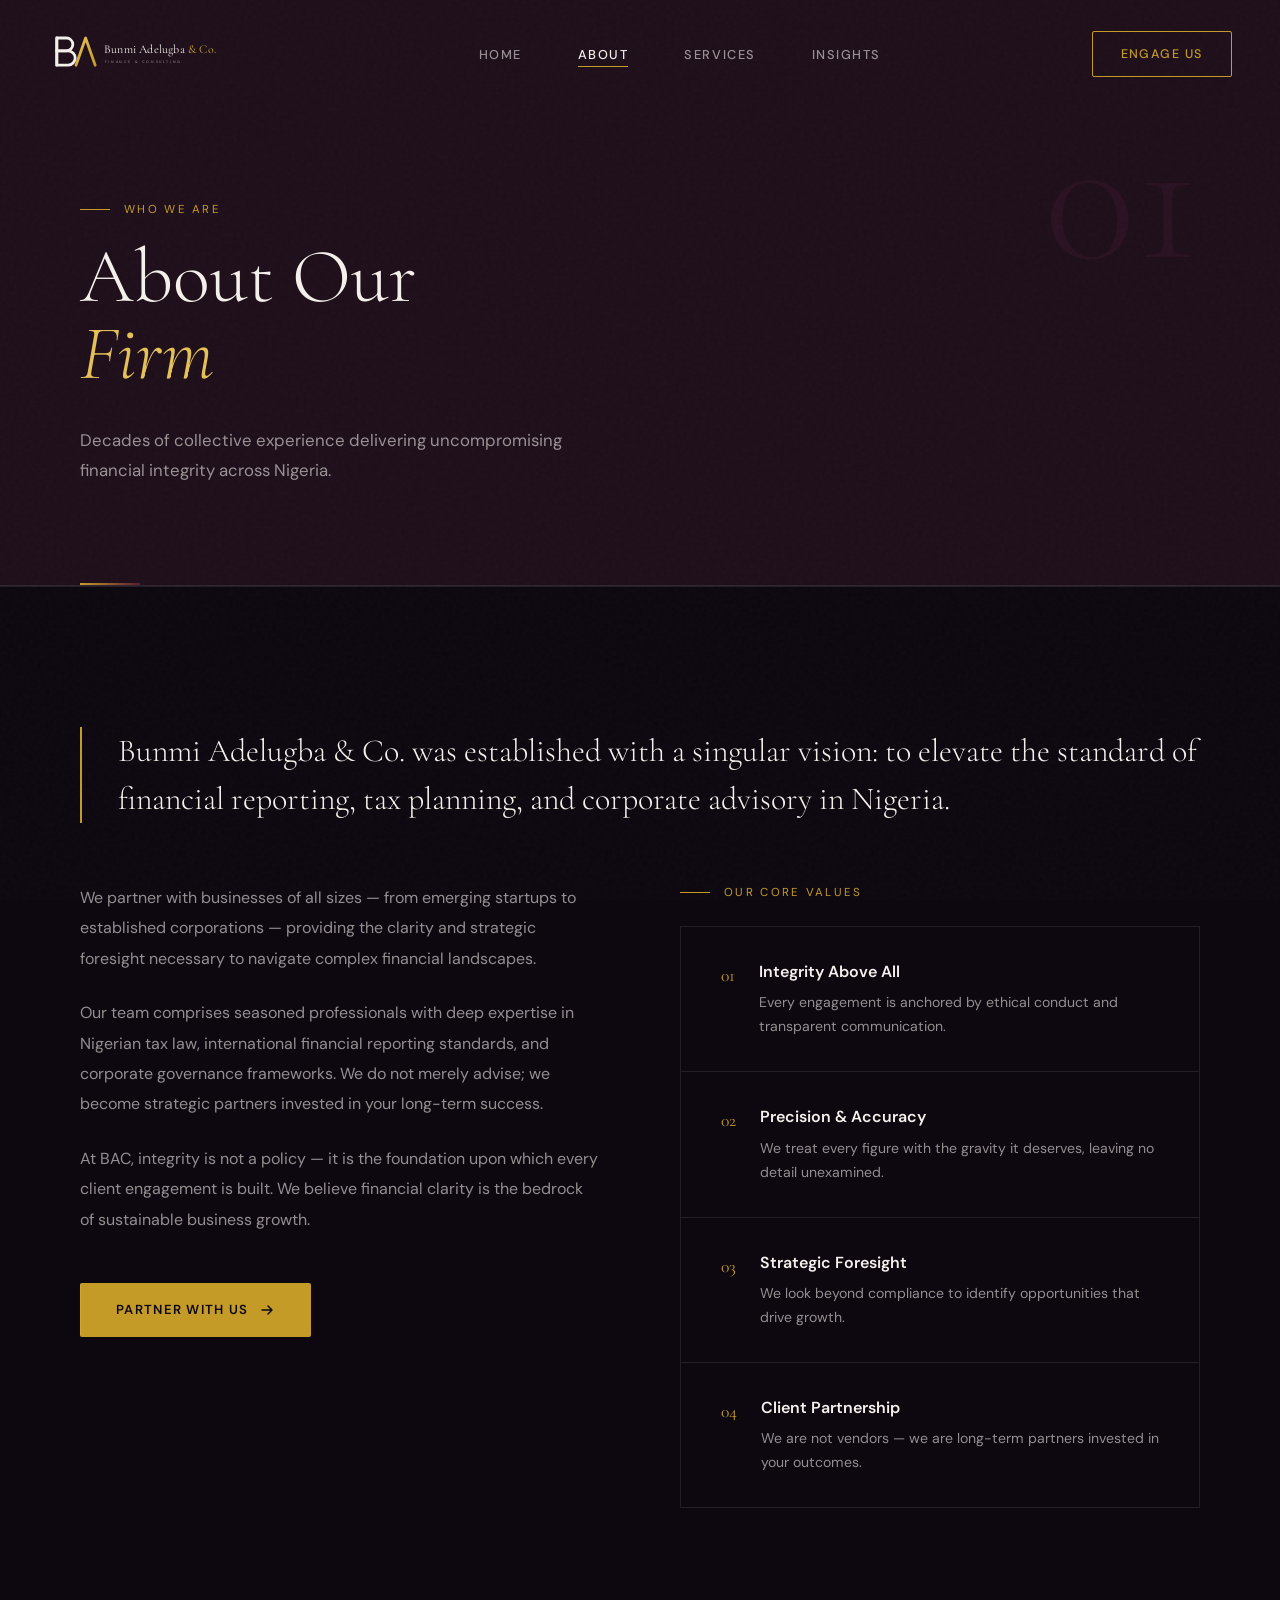
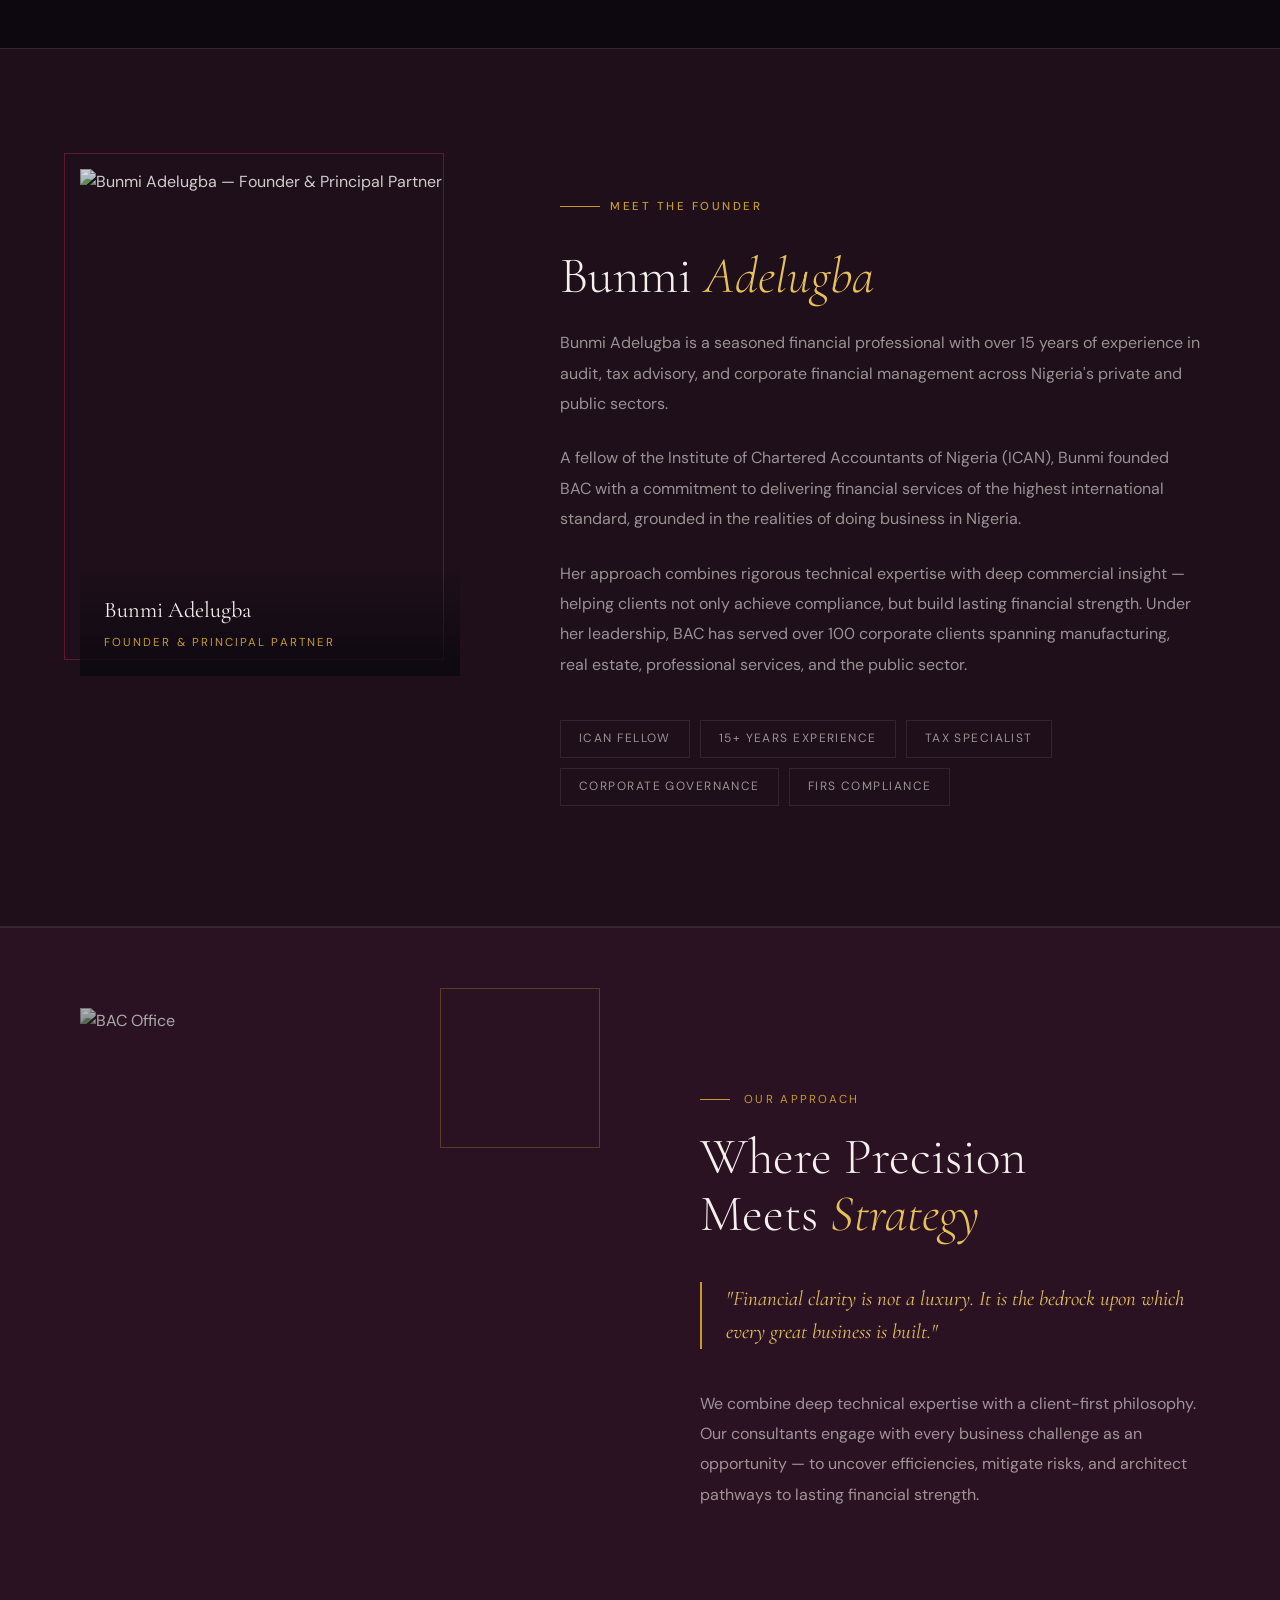
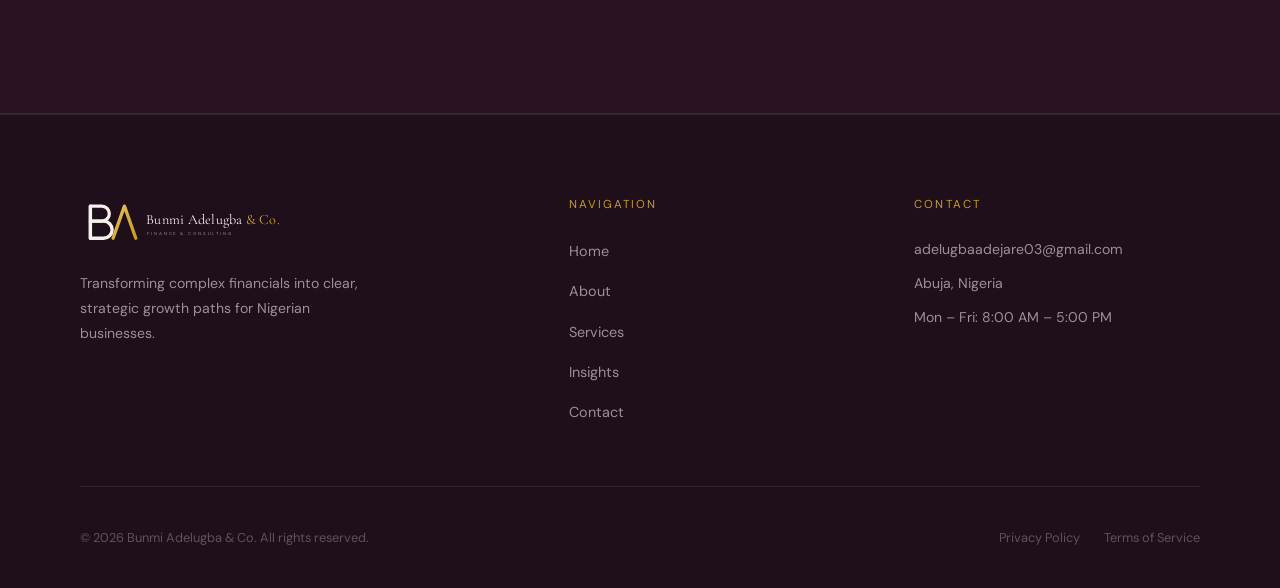
==== commit 02cd4b63: "website_updated_mouse_cursor_removed" ====
--- a/about.html
+++ b/about.html
@@ -8,13 +8,9 @@
   <link rel="stylesheet" href="style.css">
 </head>
 <body>
-
-  <div class="cursor-dot"></div>
-  <div class="cursor-ring"></div>
-
   <nav class="site-nav">
     <div class="nav-inner">
-      <a href="index.html" class="nav-logo">BAC<span>.</span></a>
+      <a href="index.html" class="nav-logo"><svg xmlns="http://www.w3.org/2000/svg" viewBox="0 0 550 120" width="220" height="52"><defs><linearGradient id="gabt" x1="0%" y1="0%" x2="100%" y2="100%"><stop offset="0%" stop-color="#E5C158"/><stop offset="100%" stop-color="#C59B27"/></linearGradient></defs><g stroke-width="7" fill="none" stroke-linecap="round" stroke-linejoin="round"><path d="M 22 20 L 46 20 A 16 16 0 0 1 46 52 L 22 52 Z" stroke="#F5F0EC"/><path d="M 22 52 L 50 52 A 18 18 0 0 1 50 88 L 22 88 Z" stroke="#F5F0EC"/><line x1="22" y1="20" x2="22" y2="88" stroke="#F5F0EC"/><path d="M 70 88 L 94 20 L 118 88" stroke="url(#gabt)"/><line x1="80" y1="62" x2="108" y2="62" stroke="url(#gabt)"/></g><text x="140" y="58" font-family="Cormorant Garamond,serif" font-size="30" font-weight="400" fill="#F5F0EC" letter-spacing="0.5">Bunmi Adelugba <tspan fill="url(#gabt)">&amp; Co.</tspan></text><text x="142" y="82" font-family="DM Sans,sans-serif" font-size="9" font-weight="500" fill="rgba(245,240,236,0.5)" letter-spacing="4">FINANCE &amp; CONSULTING</text></svg></a>
       <ul class="nav-menu">
         <li><a href="index.html">Home</a></li>
         <li><a href="about.html" class="active">About</a></li>
@@ -27,7 +23,6 @@
       </button>
     </div>
   </nav>
-
   <div class="nav-mobile-overlay">
     <a href="index.html">Home</a>
     <a href="about.html" class="active">About</a>
@@ -36,105 +31,83 @@
     <a href="contact.html">Contact</a>
   </div>
 
-  <!-- Page Hero -->
-  <div style="position:relative; background: var(--surface); border-bottom: 1px solid var(--border);">
+  <div style="position:relative;background:var(--surface);border-bottom:1px solid var(--border);">
     <div class="page-hero">
       <div class="page-hero-num">01</div>
-      <div class="section-label reveal">
-        <div class="section-label-line"></div>
-        <span class="section-label-text">Who We Are</span>
-      </div>
+      <div class="section-label reveal"><div class="section-label-line"></div><span class="section-label-text">Who We Are</span></div>
       <h1 class="page-hero-title reveal" data-delay="2">About Our<br><em>Firm</em></h1>
-      <p class="page-hero-sub reveal" data-delay="3">
-        Decades of collective experience delivering uncompromising financial integrity across Nigeria.
-      </p>
+      <p class="page-hero-sub reveal" data-delay="3">Decades of collective experience delivering uncompromising financial integrity across Nigeria.</p>
     </div>
   </div>
-
   <div class="page-divider"></div>
 
-  <!-- Main Content -->
   <section class="section">
     <div class="about-content">
-
-      <p class="about-lead reveal">
-        Bunmi Adelugba & Co. was established with a singular vision: to elevate the standard of financial reporting, tax planning, and corporate advisory in Nigeria.
-      </p>
-
+      <p class="about-lead reveal">Bunmi Adelugba &amp; Co. was established with a singular vision: to elevate the standard of financial reporting, tax planning, and corporate advisory in Nigeria.</p>
       <div class="about-grid">
         <div class="about-text-block">
           <p class="reveal">We partner with businesses of all sizes — from emerging startups to established corporations — providing the clarity and strategic foresight necessary to navigate complex financial landscapes.</p>
           <p class="reveal" data-delay="2">Our team comprises seasoned professionals with deep expertise in Nigerian tax law, international financial reporting standards, and corporate governance frameworks. We do not merely advise; we become strategic partners invested in your long-term success.</p>
           <p class="reveal" data-delay="3">At BAC, integrity is not a policy — it is the foundation upon which every client engagement is built. We believe financial clarity is the bedrock of sustainable business growth.</p>
-
-          <div style="margin-top: 3rem;">
-            <a href="contact.html" class="btn-primary-gold reveal" data-delay="4">
-              <span>Partner With Us</span>
-              <svg width="16" height="16" viewBox="0 0 16 16" fill="none"><path d="M3 8h10M9 4l4 4-4 4" stroke="currentColor" stroke-width="1.5" stroke-linecap="round" stroke-linejoin="round"/></svg>
-            </a>
+          <div style="margin-top:3rem;">
+            <a href="contact.html" class="btn-primary-gold reveal" data-delay="4"><span>Partner With Us</span><svg width="16" height="16" viewBox="0 0 16 16" fill="none"><path d="M3 8h10M9 4l4 4-4 4" stroke="currentColor" stroke-width="1.5" stroke-linecap="round" stroke-linejoin="round"/></svg></a>
           </div>
         </div>
-
         <div>
-          <div class="section-label reveal" style="margin-bottom:24px;">
-            <div class="section-label-line"></div>
-            <span class="section-label-text">Our Core Values</span>
-          </div>
+          <div class="section-label reveal" style="margin-bottom:24px;"><div class="section-label-line"></div><span class="section-label-text">Our Core Values</span></div>
           <ul class="values-list reveal" data-delay="2">
-            <li class="value-item">
-              <span class="value-num">01</span>
-              <div>
-                <div class="value-title">Integrity Above All</div>
-                <div class="value-desc">Every engagement is anchored by ethical conduct and transparent communication.</div>
-              </div>
-            </li>
-            <li class="value-item">
-              <span class="value-num">02</span>
-              <div>
-                <div class="value-title">Precision & Accuracy</div>
-                <div class="value-desc">We treat every figure with the gravity it deserves, leaving no detail unexamined.</div>
-              </div>
-            </li>
-            <li class="value-item">
-              <span class="value-num">03</span>
-              <div>
-                <div class="value-title">Strategic Foresight</div>
-                <div class="value-desc">We look beyond compliance to identify opportunities that drive growth.</div>
-              </div>
-            </li>
-            <li class="value-item">
-              <span class="value-num">04</span>
-              <div>
-                <div class="value-title">Client Partnership</div>
-                <div class="value-desc">We are not vendors — we are long-term partners invested in your outcomes.</div>
-              </div>
-            </li>
+            <li class="value-item"><span class="value-num">01</span><div><div class="value-title">Integrity Above All</div><div class="value-desc">Every engagement is anchored by ethical conduct and transparent communication.</div></div></li>
+            <li class="value-item"><span class="value-num">02</span><div><div class="value-title">Precision &amp; Accuracy</div><div class="value-desc">We treat every figure with the gravity it deserves, leaving no detail unexamined.</div></div></li>
+            <li class="value-item"><span class="value-num">03</span><div><div class="value-title">Strategic Foresight</div><div class="value-desc">We look beyond compliance to identify opportunities that drive growth.</div></div></li>
+            <li class="value-item"><span class="value-num">04</span><div><div class="value-title">Client Partnership</div><div class="value-desc">We are not vendors — we are long-term partners invested in your outcomes.</div></div></li>
           </ul>
         </div>
       </div>
-
     </div>
   </section>
 
-  <!-- Image Feature -->
-  <div class="about-strip" style="padding: 80px 0;">
+  <!-- FOUNDER SECTION -->
+  <div class="founder-section">
+    <div class="founder-inner">
+      <div class="founder-img-wrap reveal-left">
+        <img src="https://images.unsplash.com/photo-1573496359142-b8d87734a5a2?ixlib=rb-4.0.3&auto=format&fit=crop&w=600&q=80" alt="Bunmi Adelugba — Founder & Principal Partner">
+        <div class="founder-img-frame"></div>
+        <div class="founder-img-caption">
+          <div class="founder-name">Bunmi Adelugba</div>
+          <div class="founder-title">Founder &amp; Principal Partner</div>
+        </div>
+      </div>
+      <div class="founder-content reveal" data-delay="2">
+        <div class="founder-role-badge">
+          <div class="eyebrow-line"></div>
+          <span class="eyebrow-text">Meet the Founder</span>
+        </div>
+        <h2 class="section-title" style="margin-bottom:1.5rem;">Bunmi <em>Adelugba</em></h2>
+        <p class="founder-bio">Bunmi Adelugba is a seasoned financial professional with over 15 years of experience in audit, tax advisory, and corporate financial management across Nigeria's private and public sectors.</p>
+        <p class="founder-bio">A fellow of the Institute of Chartered Accountants of Nigeria (ICAN), Bunmi founded BAC with a commitment to delivering financial services of the highest international standard, grounded in the realities of doing business in Nigeria.</p>
+        <p class="founder-bio">Her approach combines rigorous technical expertise with deep commercial insight — helping clients not only achieve compliance, but build lasting financial strength. Under her leadership, BAC has served over 100 corporate clients spanning manufacturing, real estate, professional services, and the public sector.</p>
+        <div class="founder-credentials">
+          <span class="credential-badge">ICAN Fellow</span>
+          <span class="credential-badge">15+ Years Experience</span>
+          <span class="credential-badge">Tax Specialist</span>
+          <span class="credential-badge">Corporate Governance</span>
+          <span class="credential-badge">FIRS Compliance</span>
+        </div>
+      </div>
+    </div>
+  </div>
+
+  <div class="about-strip" style="padding:80px 0;">
     <div class="about-strip-inner">
       <div class="about-image-wrap reveal-left">
         <img src="https://images.unsplash.com/photo-1497366216548-37526070297c?ixlib=rb-4.0.3&auto=format&fit=crop&w=800&q=80" alt="BAC Office">
         <div class="about-image-accent"></div>
       </div>
       <div>
-        <div class="section-label reveal">
-          <div class="section-label-line"></div>
-          <span class="section-label-text">Our Approach</span>
-        </div>
-        <h2 class="section-title reveal" data-delay="2" style="margin: 20px 0 24px;">Where Precision<br>Meets <em>Strategy</em></h2>
-        <blockquote class="about-quote reveal" data-delay="3">
-          "Financial clarity is not a luxury. It is the bedrock upon which every great business is built."
-        </blockquote>
-        <p class="about-body reveal" data-delay="4">
-          We combine deep technical expertise with a client-first philosophy. Our consultants engage with every business challenge as an opportunity — to uncover efficiencies, mitigate risks, and architect pathways to lasting financial strength.
-        </p>
+        <div class="section-label reveal"><div class="section-label-line"></div><span class="section-label-text">Our Approach</span></div>
+        <h2 class="section-title reveal" data-delay="2" style="margin:20px 0 24px;">Where Precision<br>Meets <em>Strategy</em></h2>
+        <blockquote class="about-quote reveal" data-delay="3">"Financial clarity is not a luxury. It is the bedrock upon which every great business is built."</blockquote>
+        <p class="about-body reveal" data-delay="4">We combine deep technical expertise with a client-first philosophy. Our consultants engage with every business challenge as an opportunity — to uncover efficiencies, mitigate risks, and architect pathways to lasting financial strength.</p>
       </div>
     </div>
   </div>
@@ -143,8 +116,8 @@
     <div class="footer-inner">
       <div class="footer-top">
         <div>
-          <div class="footer-brand-name">BAC<span>.</span></div>
-          <p class="footer-tagline">Transforming complex financials into clear, strategic growth paths.</p>
+          <div class="footer-brand-name"><svg xmlns="http://www.w3.org/2000/svg" viewBox="0 0 550 120" width="260" height="60"><defs><linearGradient id="gfabt" x1="0%" y1="0%" x2="100%" y2="100%"><stop offset="0%" stop-color="#E5C158"/><stop offset="100%" stop-color="#C59B27"/></linearGradient></defs><g stroke-width="7" fill="none" stroke-linecap="round" stroke-linejoin="round"><path d="M 22 20 L 46 20 A 16 16 0 0 1 46 52 L 22 52 Z" stroke="#F5F0EC"/><path d="M 22 52 L 50 52 A 18 18 0 0 1 50 88 L 22 88 Z" stroke="#F5F0EC"/><line x1="22" y1="20" x2="22" y2="88" stroke="#F5F0EC"/><path d="M 70 88 L 94 20 L 118 88" stroke="url(#gfabt)"/><line x1="80" y1="62" x2="108" y2="62" stroke="url(#gfabt)"/></g><text x="140" y="58" font-family="Cormorant Garamond,serif" font-size="30" font-weight="400" fill="#F5F0EC" letter-spacing="0.5">Bunmi Adelugba <tspan fill="url(#gfabt)">&amp; Co.</tspan></text><text x="142" y="82" font-family="DM Sans,sans-serif" font-size="9" font-weight="500" fill="rgba(245,240,236,0.5)" letter-spacing="4">FINANCE &amp; CONSULTING</text></svg></div>
+          <p class="footer-tagline">Transforming complex financials into clear, strategic growth paths for Nigerian businesses.</p>
         </div>
         <div>
           <div class="footer-col-title">Navigation</div>
@@ -160,15 +133,18 @@
           <div class="footer-col-title">Contact</div>
           <p class="footer-contact-item">adelugbaadejare03@gmail.com</p>
           <p class="footer-contact-item">Abuja, Nigeria</p>
+          <p class="footer-contact-item">Mon &ndash; Fri: 8:00 AM &ndash; 5:00 PM</p>
         </div>
       </div>
       <div class="footer-bottom">
-        <p class="footer-copy">&copy; 2026 Bunmi Adelugba & Co. All rights reserved.</p>
-        <div class="footer-legal"><a href="#">Privacy Policy</a><a href="#">Terms</a></div>
+        <p class="footer-copy">&copy; 2026 Bunmi Adelugba &amp; Co. All rights reserved.</p>
+        <div class="footer-legal">
+          <a href="#">Privacy Policy</a>
+          <a href="#">Terms of Service</a>
+        </div>
       </div>
     </div>
   </footer>
-
   <script src="main.js"></script>
 </body>
 </html>
--- a/style.css
+++ b/style.css
@@ -9,18 +9,19 @@
    1. DESIGN TOKENS
    ========================================= */
 :root {
-  --ink: #0A0A0B;
-  --ink-soft: #111114;
-  --surface: #14141A;
-  --surface-raise: #1C1C26;
-  --border: rgba(255,255,255,0.07);
-  --border-active: rgba(183,154,108,0.5);
-  --gold: #B79A6C;
-  --gold-light: #D4B98A;
-  --gold-pale: rgba(183,154,108,0.12);
-  --text: #E8E4DC;
-  --text-muted: rgba(232,228,220,0.45);
-  --text-dim: rgba(232,228,220,0.25);
+  --ink: #0D0810;          /* Very deep plum-black base */
+  --ink-soft: #140A14;
+  --surface: #1E0F1A;      /* Deep burgundy surface — hero headers, alt sections */
+  --surface-raise: #2A1222; /* Lifted burgundy — cards, panels, metrics */
+  --burgundy: #5C1A2E;     /* Mid burgundy accent for borders & highlights */
+  --border: rgba(255,255,255,0.09);
+  --border-active: rgba(229,193,88,0.55);
+  --gold: #C59B27;
+  --gold-light: #E5C158;
+  --gold-pale: rgba(229,193,88,0.09);
+  --text: #F5F0EC;         /* Warm white — high legibility on dark */
+  --text-muted: rgba(245,240,236,0.58);
+  --text-dim: rgba(245,240,236,0.30);
   --white: #FFFFFF;
   --ease-expo: cubic-bezier(0.16, 1, 0.3, 1);
   --ease-back: cubic-bezier(0.34, 1.56, 0.64, 1);
@@ -42,44 +43,16 @@
   color: var(--text);
   line-height: 1.65;
   overflow-x: hidden;
-  cursor: none;
 }
 
 a { text-decoration: none; color: inherit; }
 img { display: block; max-width: 100%; }
-button { cursor: none; font-family: inherit; }
+button { cursor: pointer; font-family: inherit; }
 
 /* =========================================
    3. CUSTOM CURSOR
    ========================================= */
-.cursor-dot {
-  position: fixed;
-  top: 0; left: 0;
-  width: 8px; height: 8px;
-  background: var(--gold);
-  border-radius: 50%;
-  pointer-events: none;
-  z-index: 9999;
-  transform: translate(-50%, -50%);
-  transition: width 0.2s, height 0.2s, background 0.2s;
-  will-change: transform;
-}
-
-.cursor-ring {
-  position: fixed;
-  top: 0; left: 0;
-  width: 36px; height: 36px;
-  border: 1px solid rgba(183,154,108,0.5);
-  border-radius: 50%;
-  pointer-events: none;
-  z-index: 9998;
-  transform: translate(-50%, -50%);
-  transition: width 0.4s var(--ease-expo), height 0.4s var(--ease-expo), border-color 0.3s;
-  will-change: transform;
-}
-
-body.cursor-hover .cursor-dot { width: 12px; height: 12px; }
-body.cursor-hover .cursor-ring { width: 56px; height: 56px; border-color: var(--gold); }
+
 
 /* =========================================
    4. SCROLLBAR
@@ -114,7 +87,7 @@
 
 .site-nav.scrolled {
   padding: 18px 0;
-  background: rgba(10,10,11,0.92);
+  background: rgba(13,8,16,0.96);
   backdrop-filter: blur(24px);
   border-bottom: 1px solid var(--border);
 }
@@ -129,16 +102,13 @@
 }
 
 .nav-logo {
-  font-family: 'Cormorant Garamond', serif;
-  font-size: 1.7rem;
-  font-weight: 300;
-  letter-spacing: 0.12em;
-  color: var(--text);
-  position: relative;
-}
-
-.nav-logo span {
-  color: var(--gold);
+  display: flex;
+  align-items: center;
+  position: relative;
+}
+
+.nav-logo svg {
+  display: block;
 }
 
 .nav-menu {
@@ -547,7 +517,6 @@
   position: relative;
   overflow: hidden;
   transition: background 0.5s;
-  cursor: none;
 }
 
 .service-tile:nth-child(3n) { border-right: none; }
@@ -626,7 +595,7 @@
    ========================================= */
 .about-strip {
   padding: 140px 0;
-  background: var(--surface);
+  background: var(--surface-raise);
   border-top: 1px solid var(--border);
   border-bottom: 1px solid var(--border);
 }
@@ -695,7 +664,6 @@
   background: var(--ink);
   overflow: hidden;
   position: relative;
-  cursor: none;
   group: true;
 }
 
@@ -1042,7 +1010,6 @@
   font-weight: 600;
   letter-spacing: 0.14em;
   text-transform: uppercase;
-  cursor: none;
   transition: background 0.3s, transform 0.2s;
   margin-top: 8px;
   border-radius: 2px;
@@ -1070,6 +1037,7 @@
 .site-footer {
   border-top: 1px solid var(--border);
   padding: 80px 0 40px;
+  background: var(--surface);
 }
 
 .footer-inner {
@@ -1088,14 +1056,13 @@
 }
 
 .footer-brand-name {
-  font-family: 'Cormorant Garamond', serif;
-  font-size: 2.5rem;
-  font-weight: 300;
-  letter-spacing: 0.08em;
   margin-bottom: 16px;
-}
-
-.footer-brand-name span { color: var(--gold); }
+  line-height: 1;
+}
+
+.footer-brand-name svg {
+  display: block;
+}
 
 .footer-tagline {
   font-size: 0.88rem;
@@ -1312,7 +1279,285 @@
   .footer-top { grid-template-columns: 1fr; gap: 40px; }
   .footer-bottom { flex-direction: column; gap: 16px; text-align: center; }
   .page-hero-num { display: none; }
-  .cursor-dot, .cursor-ring { display: none; }
   body { cursor: auto; }
   button { cursor: pointer; }
+}
+/* =========================================
+   FOUNDER SECTION
+   ========================================= */
+.founder-section {
+  padding: 120px 0;
+  background: var(--surface);
+  border-top: 1px solid var(--border);
+  border-bottom: 1px solid var(--border);
+}
+
+.founder-inner {
+  max-width: 1400px;
+  margin: 0 auto;
+  padding: 0 80px;
+  display: grid;
+  grid-template-columns: 380px 1fr;
+  gap: 100px;
+  align-items: start;
+}
+
+.founder-img-wrap {
+  position: relative;
+}
+
+.founder-img-wrap img {
+  width: 100%;
+  aspect-ratio: 3/4;
+  object-fit: cover;
+  object-position: top center;
+  display: block;
+  filter: saturate(0.7) brightness(0.85);
+  transition: filter 0.6s;
+}
+
+.founder-img-wrap:hover img {
+  filter: saturate(0.85) brightness(0.95);
+}
+
+.founder-img-frame {
+  position: absolute;
+  top: -16px;
+  left: -16px;
+  right: 16px;
+  bottom: 16px;
+  border: 1px solid var(--burgundy);
+  pointer-events: none;
+  z-index: -1;
+}
+
+.founder-img-caption {
+  position: absolute;
+  bottom: 0;
+  left: 0;
+  right: 0;
+  padding: 24px;
+  background: linear-gradient(to top, rgba(13,8,16,0.95), transparent);
+}
+
+.founder-name {
+  font-family: 'Cormorant Garamond', serif;
+  font-size: 1.4rem;
+  font-weight: 400;
+  color: var(--text);
+  margin-bottom: 4px;
+}
+
+.founder-title {
+  font-size: 0.72rem;
+  letter-spacing: 0.18em;
+  text-transform: uppercase;
+  color: var(--gold);
+}
+
+.founder-content {
+  padding-top: 20px;
+}
+
+.founder-role-badge {
+  display: inline-flex;
+  align-items: center;
+  gap: 10px;
+  margin-bottom: 2rem;
+}
+
+.founder-bio {
+  font-size: 1rem;
+  color: var(--text-muted);
+  line-height: 1.9;
+  margin-bottom: 1.5rem;
+}
+
+.founder-credentials {
+  display: flex;
+  flex-wrap: wrap;
+  gap: 10px;
+  margin-top: 2.5rem;
+}
+
+.credential-badge {
+  padding: 8px 18px;
+  border: 1px solid var(--border);
+  font-size: 0.75rem;
+  letter-spacing: 0.12em;
+  text-transform: uppercase;
+  color: var(--text-muted);
+  transition: border-color 0.3s, color 0.3s;
+}
+
+.credential-badge:hover {
+  border-color: var(--gold);
+  color: var(--gold-light);
+}
+
+/* =========================================
+   SERVICE IMAGE CARDS (enhanced)
+   ========================================= */
+.service-img-grid {
+  display: grid;
+  grid-template-columns: repeat(3, 1fr);
+  gap: 2px;
+  background: var(--border);
+  margin-bottom: 2px;
+}
+
+.service-img-card {
+  position: relative;
+  overflow: hidden;
+  cursor: pointer;
+}
+
+.service-img-card img {
+  width: 100%;
+  aspect-ratio: 4/3;
+  object-fit: cover;
+  filter: saturate(0.4) brightness(0.6);
+  transform: scale(1.05);
+  transition: transform 0.8s var(--ease-expo), filter 0.6s;
+  display: block;
+}
+
+.service-img-card:hover img {
+  transform: scale(1);
+  filter: saturate(0.7) brightness(0.75);
+}
+
+.service-img-overlay {
+  position: absolute;
+  inset: 0;
+  background: linear-gradient(to top, rgba(13,8,16,0.9) 0%, rgba(13,8,16,0.2) 60%, transparent 100%);
+  display: flex;
+  flex-direction: column;
+  justify-content: flex-end;
+  padding: 28px 24px;
+}
+
+.service-img-label {
+  font-size: 0.7rem;
+  letter-spacing: 0.18em;
+  text-transform: uppercase;
+  color: var(--gold);
+  margin-bottom: 6px;
+}
+
+.service-img-title {
+  font-family: 'Cormorant Garamond', serif;
+  font-size: 1.3rem;
+  font-weight: 400;
+  color: var(--text);
+  line-height: 1.2;
+}
+
+/* =========================================
+   ENHANCED ANIMATIONS
+   ========================================= */
+
+/* Fade in from bottom with blur */
+.reveal {
+  opacity: 0;
+  transform: translateY(32px);
+  filter: blur(4px);
+  transition: opacity 0.9s var(--ease-expo), transform 0.9s var(--ease-expo), filter 0.7s;
+}
+.reveal.visible {
+  opacity: 1;
+  transform: translateY(0);
+  filter: blur(0);
+}
+
+/* Stagger children of a .reveal-group */
+.reveal-group > * {
+  opacity: 0;
+  transform: translateY(24px);
+  transition: opacity 0.7s var(--ease-expo), transform 0.7s var(--ease-expo);
+}
+.reveal-group.visible > *:nth-child(1) { opacity:1; transform:translateY(0); transition-delay:0s; }
+.reveal-group.visible > *:nth-child(2) { opacity:1; transform:translateY(0); transition-delay:0.12s; }
+.reveal-group.visible > *:nth-child(3) { opacity:1; transform:translateY(0); transition-delay:0.24s; }
+.reveal-group.visible > *:nth-child(4) { opacity:1; transform:translateY(0); transition-delay:0.36s; }
+.reveal-group.visible > *:nth-child(5) { opacity:1; transform:translateY(0); transition-delay:0.48s; }
+.reveal-group.visible > *:nth-child(6) { opacity:1; transform:translateY(0); transition-delay:0.60s; }
+
+/* Horizontal line sweep animation on section labels */
+.section-label-line {
+  width: 0;
+  height: 1px;
+  background: var(--gold);
+  transition: width 1s var(--ease-expo);
+}
+.visible .section-label-line,
+.reveal.visible .section-label-line,
+.section-label .section-label-line {
+  width: 30px;
+}
+
+/* Gold underline sweep on hero h1 */
+.hero-h1 {
+  position: relative;
+}
+
+/* Metric item gold bar sweep */
+.metric-item::before {
+  content: '';
+  position: absolute;
+  bottom: 0; left: 0;
+  width: 0; height: 2px;
+  background: var(--gold);
+  transition: width 0.8s var(--ease-expo);
+}
+.metric-item:hover::before,
+.metric-item.visible::before { width: 100%; }
+
+/* Service tile shimmer on hover */
+.service-tile {
+  transition: background 0.5s, transform 0.4s var(--ease-expo);
+}
+
+/* Insight card lift */
+.insight-card {
+  transition: transform 0.5s var(--ease-expo);
+}
+.insight-card:hover {
+  transform: translateY(-6px);
+}
+
+/* Scroll indicator pulse */
+@keyframes scroll-pulse {
+  0%, 100% { opacity: 0.3; transform: scaleY(1); transform-origin: top; }
+  50% { opacity: 1; transform: scaleY(1.15); transform-origin: top; }
+}
+
+/* About strip burgundy overlay */
+.about-strip {
+  background: var(--surface-raise);
+}
+
+/* Burgundy accent line on page hero */
+.page-hero::after {
+  content: '';
+  position: absolute;
+  bottom: 0;
+  left: 80px;
+  width: 60px;
+  height: 2px;
+  background: linear-gradient(to right, var(--gold), var(--burgundy));
+}
+
+/* =========================================
+   RESPONSIVE — FOUNDER
+   ========================================= */
+@media (max-width: 1100px) {
+  .founder-inner { grid-template-columns: 1fr; gap: 60px; }
+  .founder-img-wrap { max-width: 360px; }
+  .service-img-grid { grid-template-columns: 1fr 1fr; }
+}
+
+@media (max-width: 768px) {
+  .founder-inner { padding: 0 28px; }
+  .service-img-grid { grid-template-columns: 1fr; }
 }
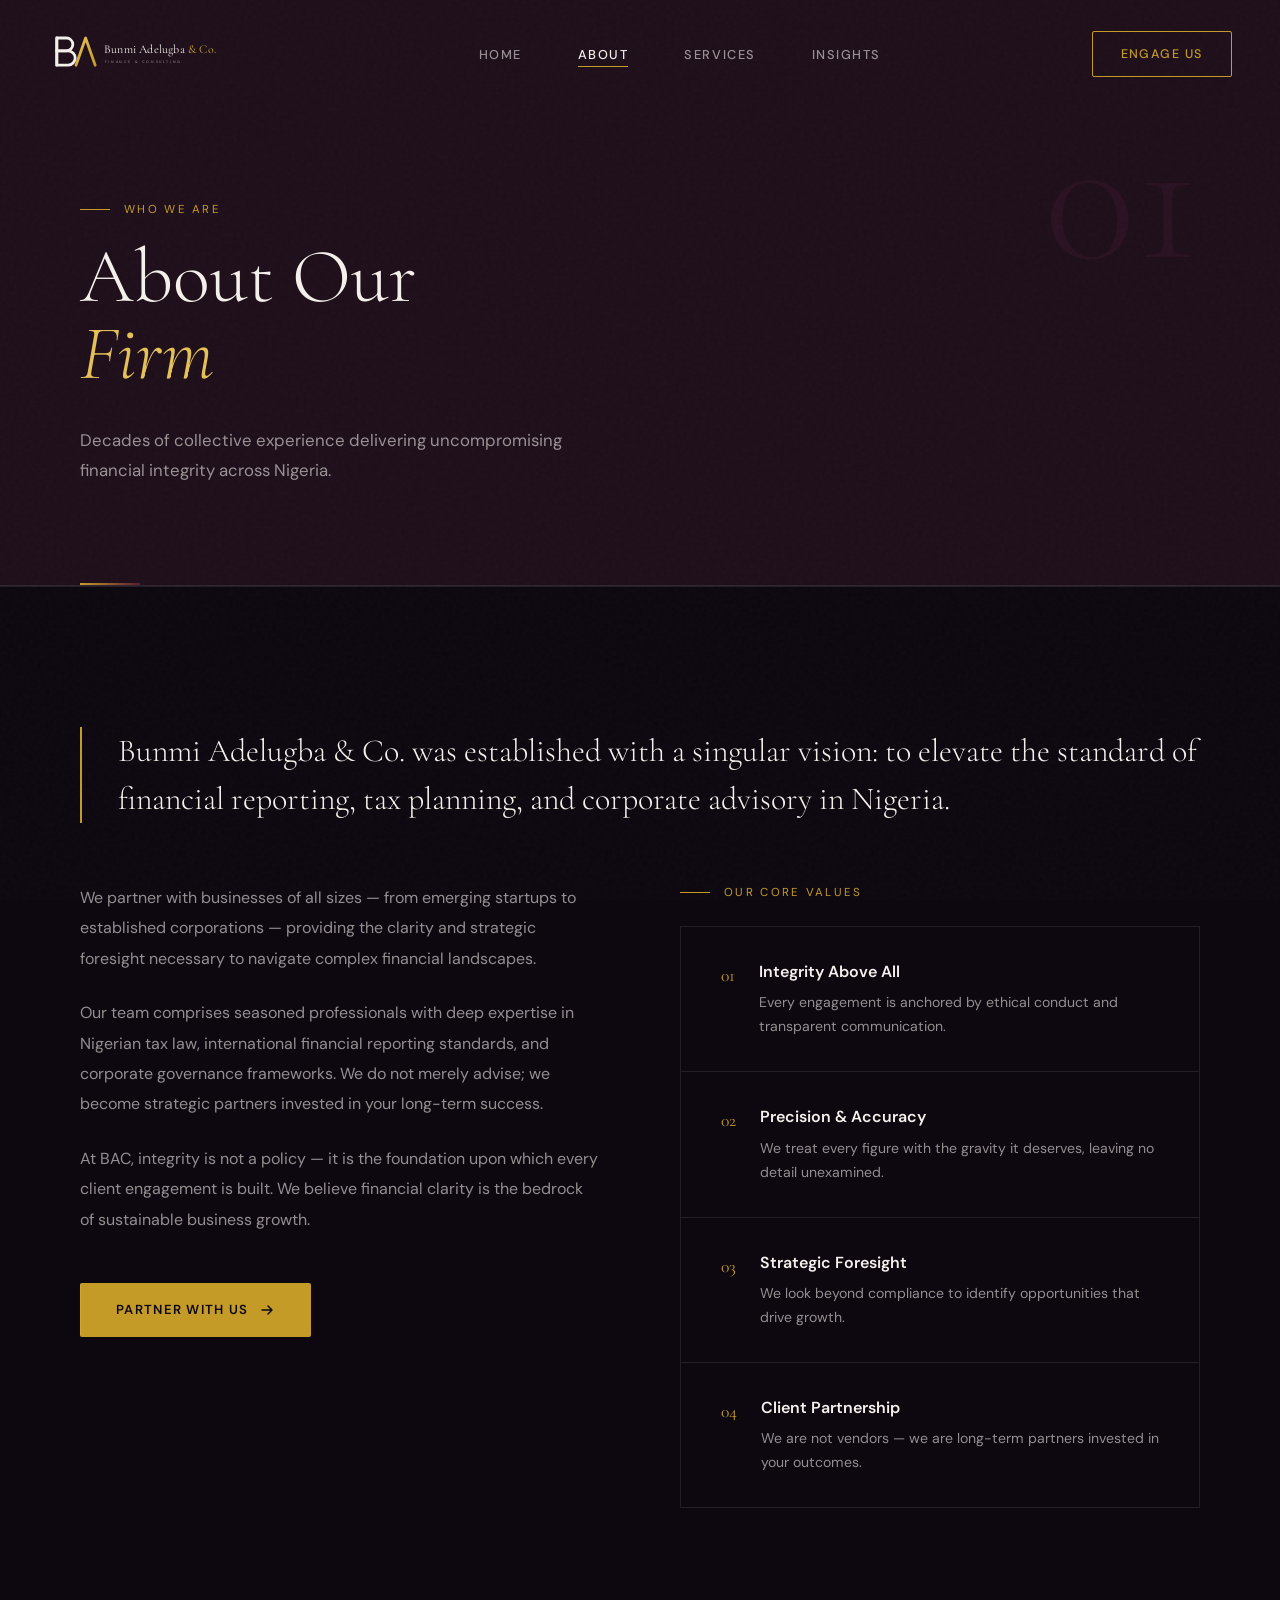
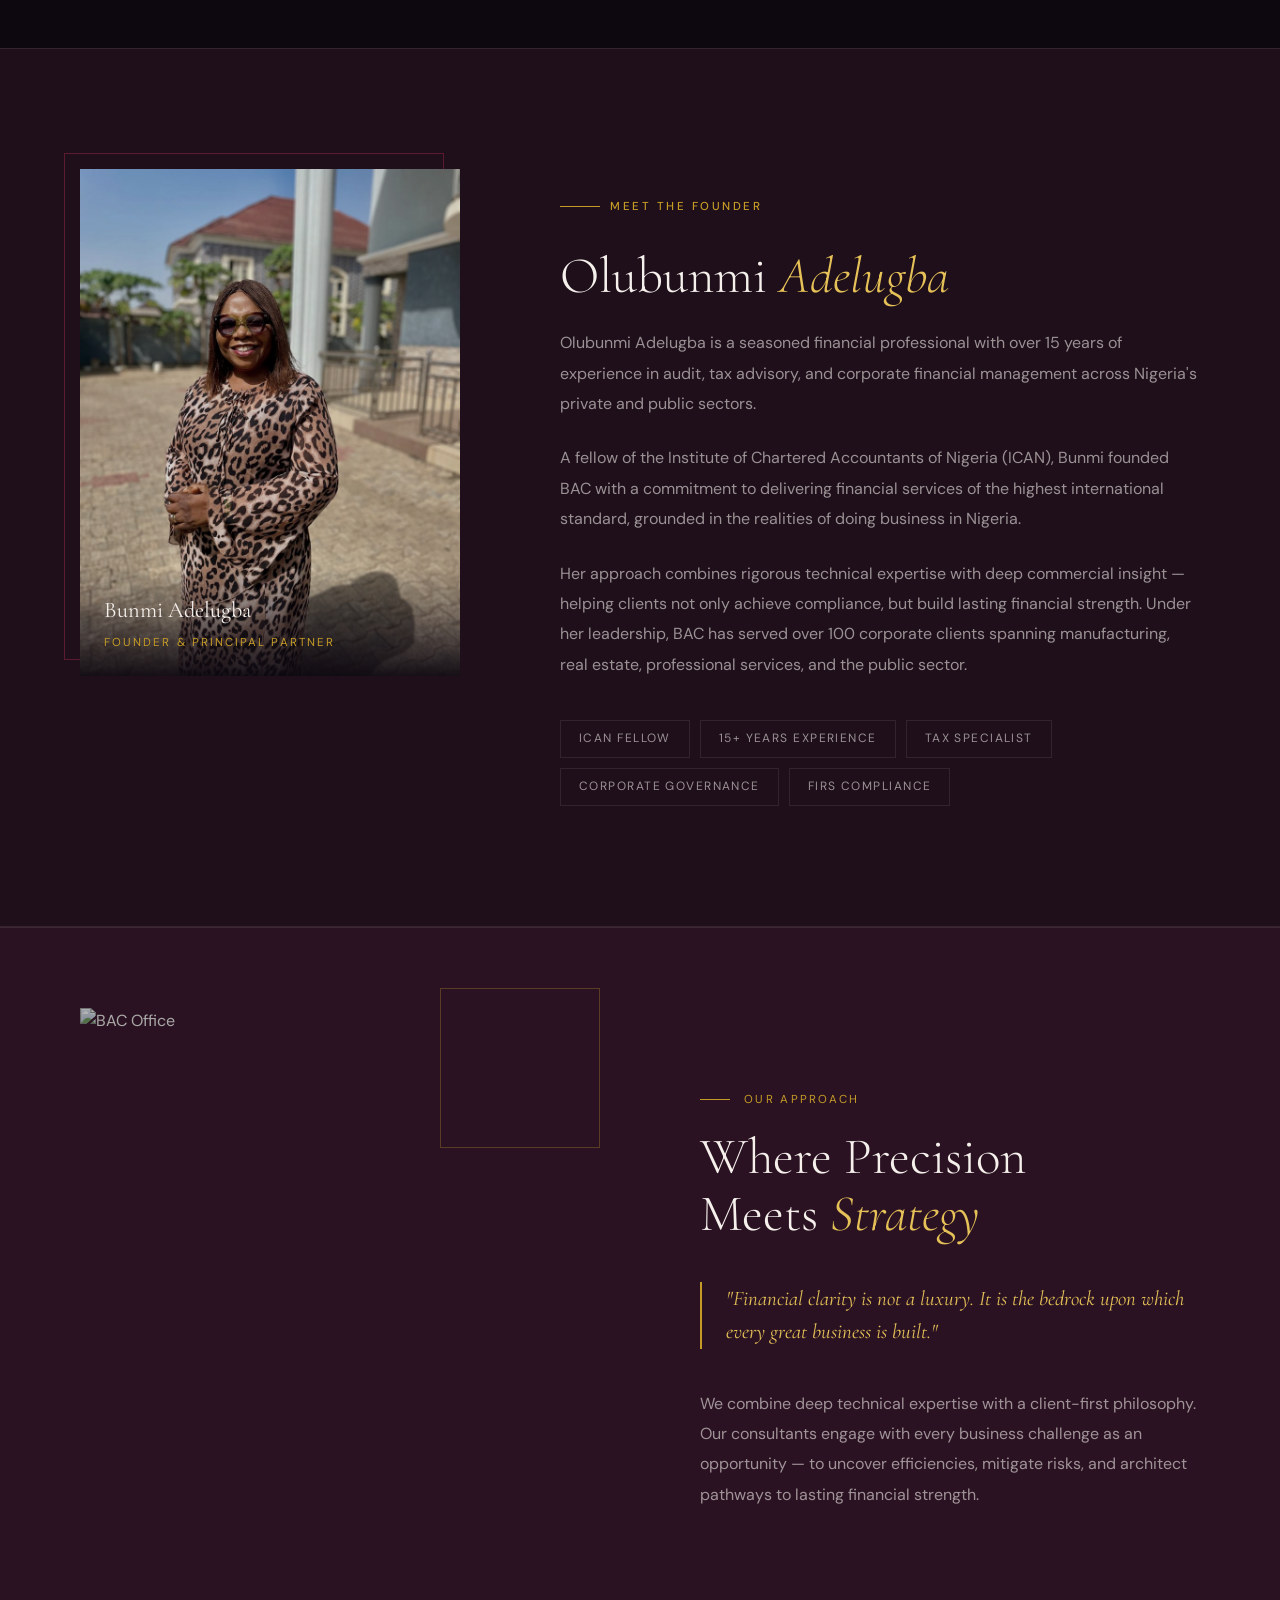
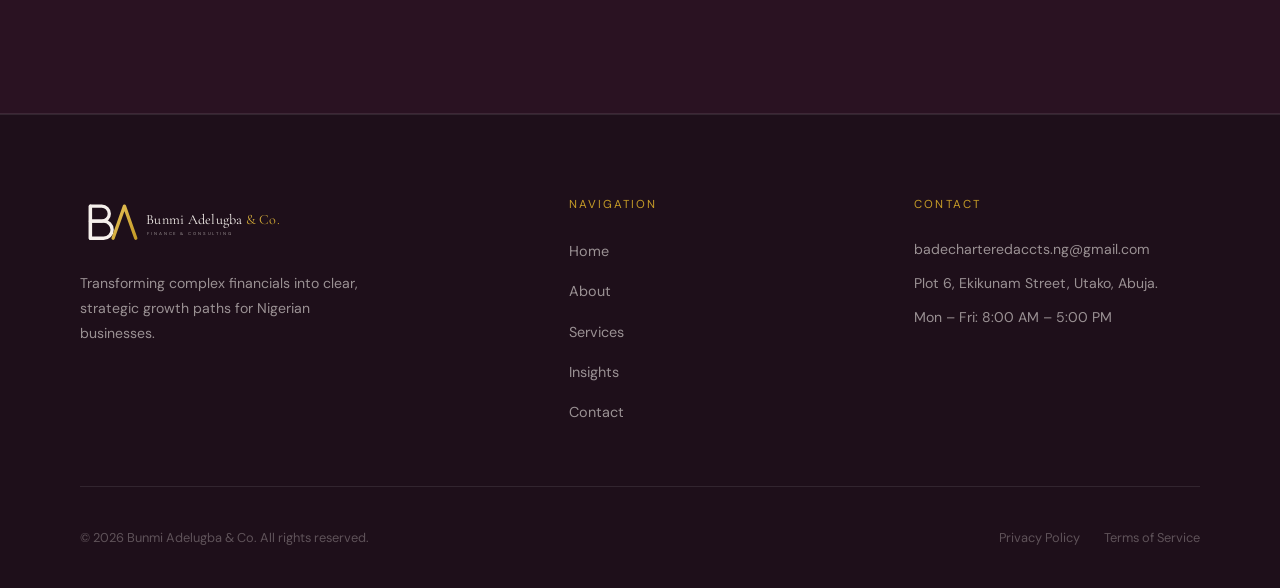
==== commit 907ff431: "updated_colour_included_founder_profile_image" ====
--- a/about.html
+++ b/about.html
@@ -70,7 +70,7 @@
   <div class="founder-section">
     <div class="founder-inner">
       <div class="founder-img-wrap reveal-left">
-        <img src="https://images.unsplash.com/photo-1573496359142-b8d87734a5a2?ixlib=rb-4.0.3&auto=format&fit=crop&w=600&q=80" alt="Bunmi Adelugba — Founder & Principal Partner">
+        <img src="mum.jpg" alt="Olubunmi Adelugba — Founder & Principal Partner">
         <div class="founder-img-frame"></div>
         <div class="founder-img-caption">
           <div class="founder-name">Bunmi Adelugba</div>
@@ -82,8 +82,8 @@
           <div class="eyebrow-line"></div>
           <span class="eyebrow-text">Meet the Founder</span>
         </div>
-        <h2 class="section-title" style="margin-bottom:1.5rem;">Bunmi <em>Adelugba</em></h2>
-        <p class="founder-bio">Bunmi Adelugba is a seasoned financial professional with over 15 years of experience in audit, tax advisory, and corporate financial management across Nigeria's private and public sectors.</p>
+        <h2 class="section-title" style="margin-bottom:1.5rem;">Olubunmi <em>Adelugba</em></h2>
+        <p class="founder-bio">Olubunmi Adelugba is a seasoned financial professional with over 15 years of experience in audit, tax advisory, and corporate financial management across Nigeria's private and public sectors.</p>
         <p class="founder-bio">A fellow of the Institute of Chartered Accountants of Nigeria (ICAN), Bunmi founded BAC with a commitment to delivering financial services of the highest international standard, grounded in the realities of doing business in Nigeria.</p>
         <p class="founder-bio">Her approach combines rigorous technical expertise with deep commercial insight — helping clients not only achieve compliance, but build lasting financial strength. Under her leadership, BAC has served over 100 corporate clients spanning manufacturing, real estate, professional services, and the public sector.</p>
         <div class="founder-credentials">
@@ -131,8 +131,8 @@
         </div>
         <div>
           <div class="footer-col-title">Contact</div>
-          <p class="footer-contact-item">adelugbaadejare03@gmail.com</p>
-          <p class="footer-contact-item">Abuja, Nigeria</p>
+          <p class="footer-contact-item">badecharteredaccts.ng@gmail.com</p>
+          <p class="footer-contact-item">Plot 6, Ekikunam Street, Utako, Abuja.</p>
           <p class="footer-contact-item">Mon &ndash; Fri: 8:00 AM &ndash; 5:00 PM</p>
         </div>
       </div>
